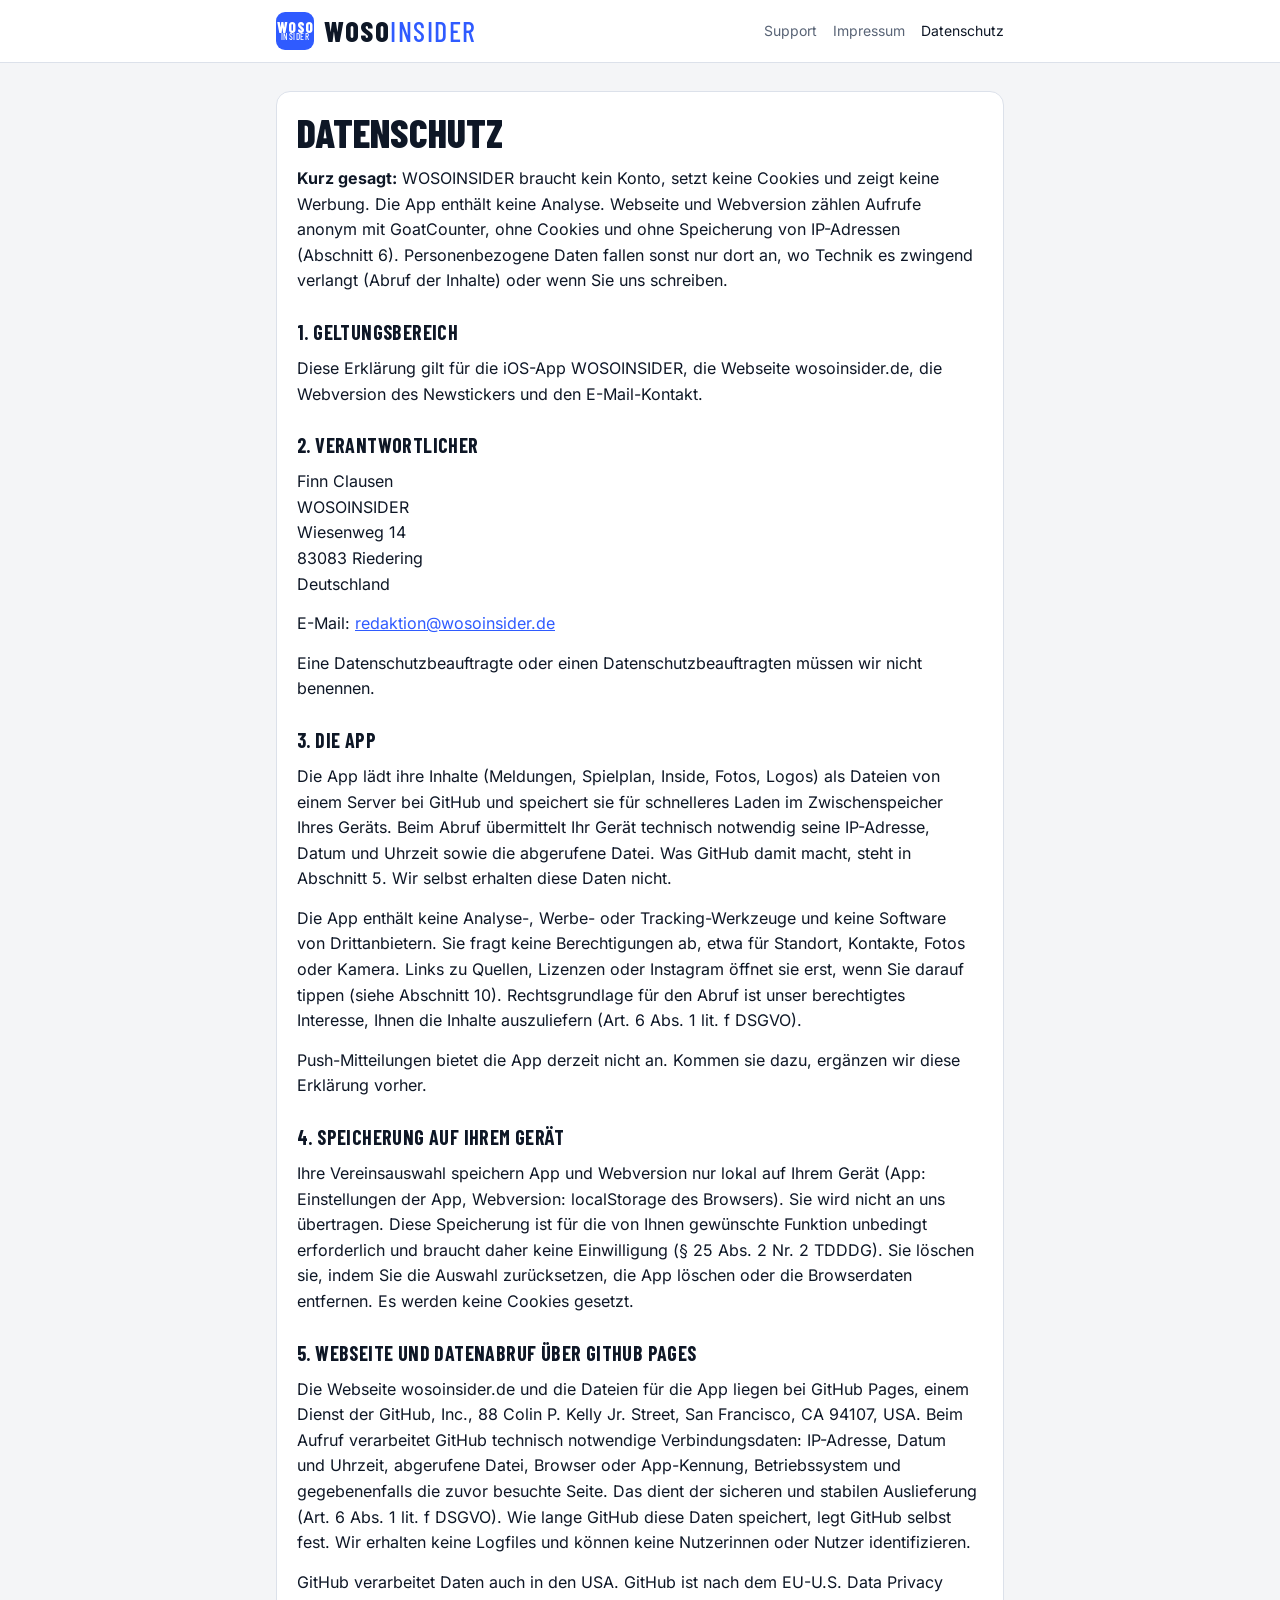
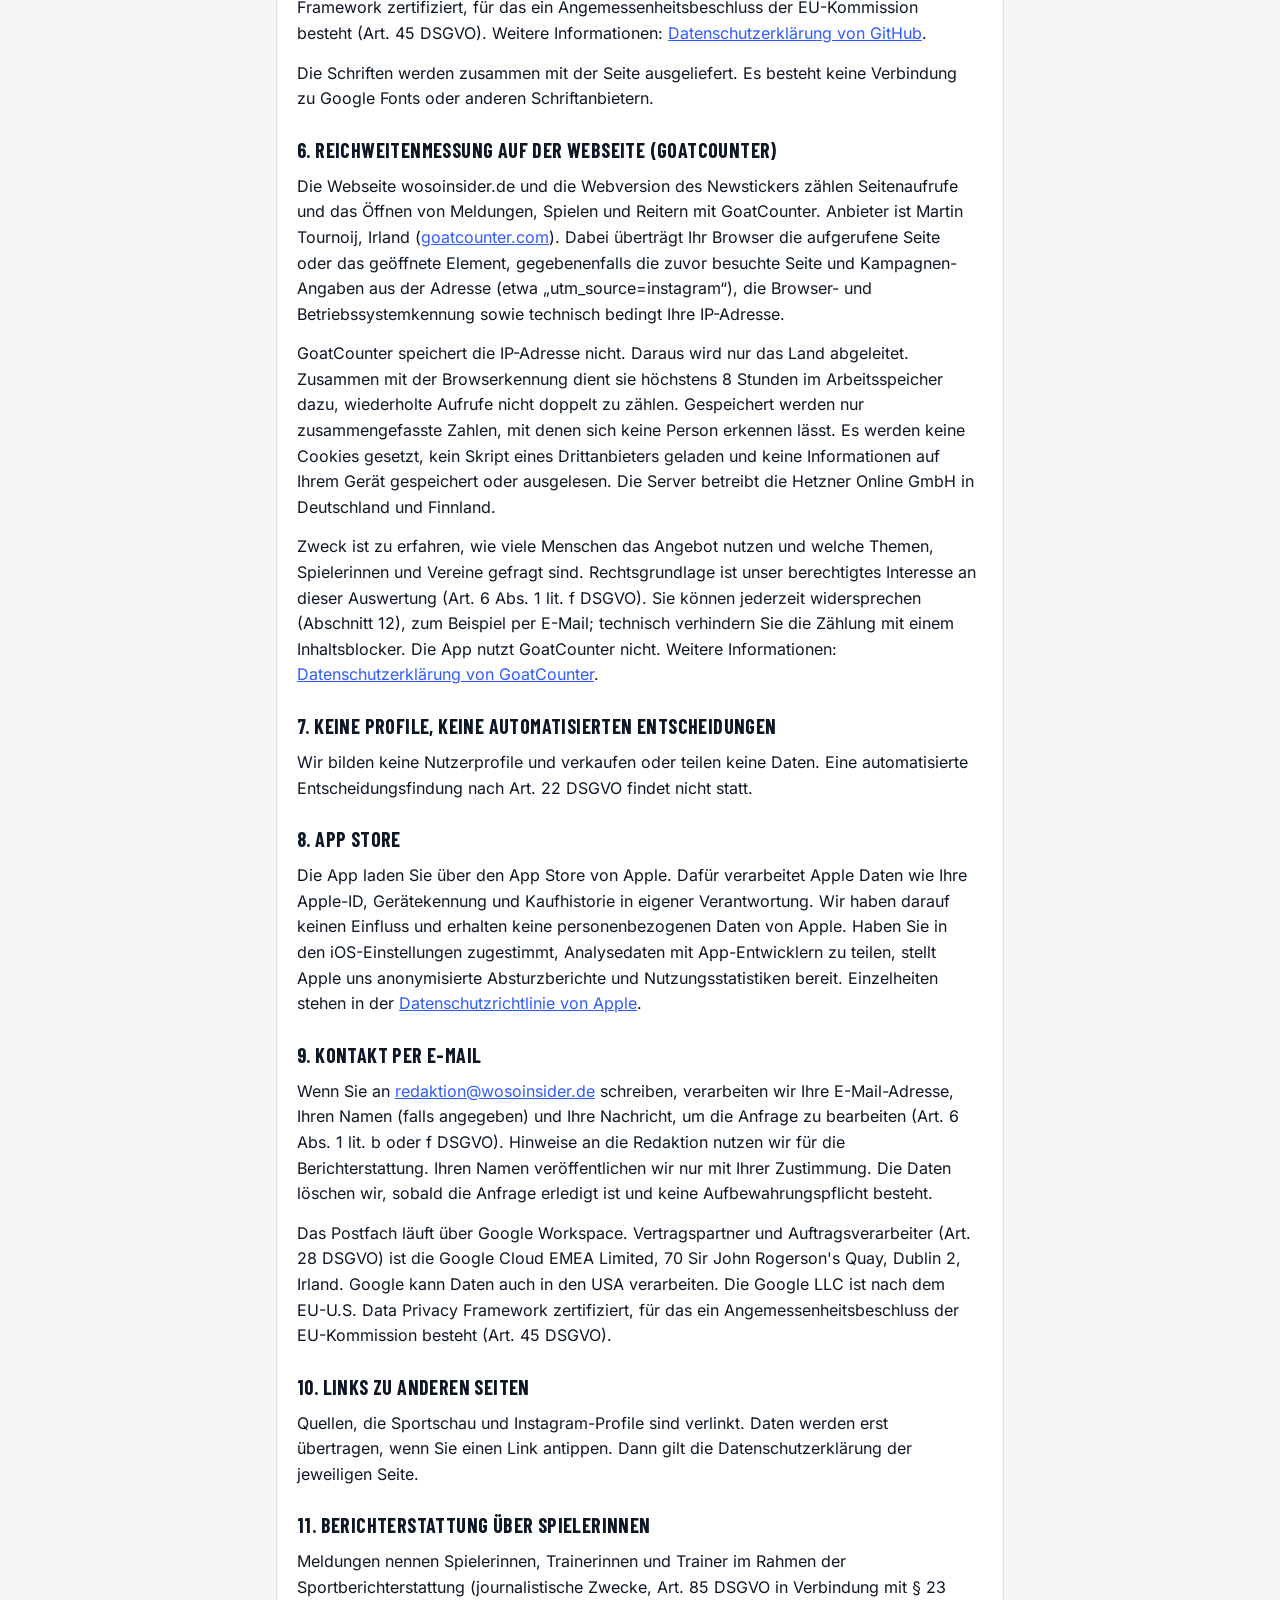
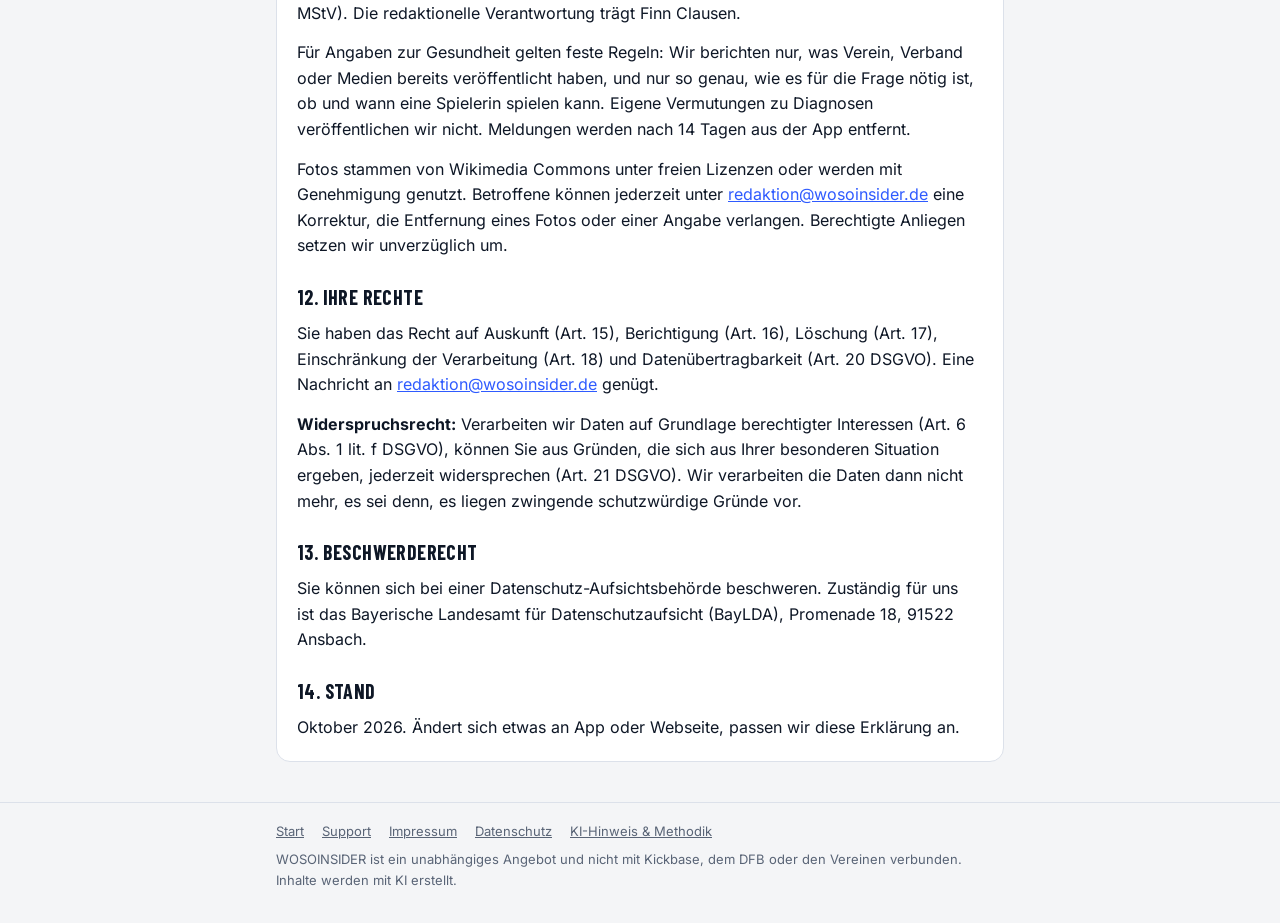
==== datenschutz/index.html @ 80e238e9 "Reichweitenmessung mit GoatCounter (Zählpixel, ohne Cookies) Co-Authored-By: Claude Opus 5.5 <norepl" ====
<!doctype html>
<html lang="de">
<head>
<meta charset="utf-8">
<meta name="viewport" content="width=device-width,initial-scale=1">
<title>Datenschutz · WOSOINSIDER</title>
<meta name="description" content="Datenschutzerklärung für App und Webseite WOSOINSIDER.">
<link rel="icon" href="/favicon.svg" type="image/svg+xml">
<link rel="apple-touch-icon" href="/apple-touch-icon.png">
<style>
@font-face{font-family:'Barlow Condensed';font-weight:500;font-display:swap;src:url(/fonts/barlow-condensed-500-latin-ext.woff2) format('woff2');unicode-range:U+0100-02BA,U+02BD-02C5,U+02C7-02CC,U+02CE-02D7,U+02DD-02FF,U+0304,U+0308,U+0329,U+1D00-1DBF,U+1E00-1E9F,U+1EF2-1EFF,U+2020,U+20A0-20AB,U+20AD-20C4,U+2113,U+2C60-2C7F,U+A720-A7FF}
@font-face{font-family:'Barlow Condensed';font-weight:500;font-display:swap;src:url(/fonts/barlow-condensed-500-latin.woff2) format('woff2');unicode-range:U+0000-00FF,U+0131,U+0152-0153,U+02BB-02BC,U+02C6,U+02DA,U+02DC,U+0304,U+0308,U+0329,U+2000-206F,U+20AC,U+2122,U+2191,U+2193,U+2212,U+2215,U+FEFF,U+FFFD}
@font-face{font-family:'Barlow Condensed';font-weight:700;font-display:swap;src:url(/fonts/barlow-condensed-latin-ext-2.woff2) format('woff2');unicode-range:U+0100-02BA,U+02BD-02C5,U+02C7-02CC,U+02CE-02D7,U+02DD-02FF,U+0304,U+0308,U+0329,U+1D00-1DBF,U+1E00-1E9F,U+1EF2-1EFF,U+2020,U+20A0-20AB,U+20AD-20C4,U+2113,U+2C60-2C7F,U+A720-A7FF}
@font-face{font-family:'Barlow Condensed';font-weight:700;font-display:swap;src:url(/fonts/barlow-condensed-latin-3.woff2) format('woff2');unicode-range:U+0000-00FF,U+0131,U+0152-0153,U+02BB-02BC,U+02C6,U+02DA,U+02DC,U+0304,U+0308,U+0329,U+2000-206F,U+20AC,U+2122,U+2191,U+2193,U+2212,U+2215,U+FEFF,U+FFFD}
@font-face{font-family:'Barlow Condensed';font-weight:800;font-display:swap;src:url(/fonts/barlow-condensed-latin-ext-4.woff2) format('woff2');unicode-range:U+0100-02BA,U+02BD-02C5,U+02C7-02CC,U+02CE-02D7,U+02DD-02FF,U+0304,U+0308,U+0329,U+1D00-1DBF,U+1E00-1E9F,U+1EF2-1EFF,U+2020,U+20A0-20AB,U+20AD-20C4,U+2113,U+2C60-2C7F,U+A720-A7FF}
@font-face{font-family:'Barlow Condensed';font-weight:800;font-display:swap;src:url(/fonts/barlow-condensed-latin-5.woff2) format('woff2');unicode-range:U+0000-00FF,U+0131,U+0152-0153,U+02BB-02BC,U+02C6,U+02DA,U+02DC,U+0304,U+0308,U+0329,U+2000-206F,U+20AC,U+2122,U+2191,U+2193,U+2212,U+2215,U+FEFF,U+FFFD}
@font-face{font-family:'Inter';font-weight:400 700;font-display:swap;src:url(/fonts/inter-latin-ext.woff2) format('woff2');unicode-range:U+0100-02BA,U+02BD-02C5,U+02C7-02CC,U+02CE-02D7,U+02DD-02FF,U+0304,U+0308,U+0329,U+1D00-1DBF,U+1E00-1E9F,U+1EF2-1EFF,U+2020,U+20A0-20AB,U+20AD-20C4,U+2113,U+2C60-2C7F,U+A720-A7FF}
@font-face{font-family:'Inter';font-weight:400 700;font-display:swap;src:url(/fonts/inter-latin.woff2) format('woff2');unicode-range:U+0000-00FF,U+0131,U+0152-0153,U+02BB-02BC,U+02C6,U+02DA,U+02DC,U+0304,U+0308,U+0329,U+2000-206F,U+20AC,U+2122,U+2191,U+2193,U+2212,U+2215,U+FEFF,U+FFFD}
:root{--bg:#F4F5F7;--card:#fff;--ink:#0E1726;--muted:#596476;--line:#DCE1EA;--soft:#EEF1F6;--accent:#2F5BFF;--brand:#2F5BFF;
--d:"Barlow Condensed","Arial Narrow",Arial,sans-serif;--b:"Inter",system-ui,-apple-system,"Segoe UI",sans-serif;color-scheme:light}
@media (prefers-color-scheme:dark){:root{--bg:#0E1726;--card:#16223A;--ink:#F4F5F7;--muted:#A9B4C6;--line:#2A3954;--soft:#1C2A45;--accent:#6E9BFF;color-scheme:dark}}
*{box-sizing:border-box}
body{margin:0;background:var(--bg);color:var(--ink);font:16px/1.6 var(--b)}
a{color:var(--accent)}
.wrap{max-width:760px;margin:0 auto;padding:0 16px}
header{background:var(--card);border-bottom:1px solid var(--line)}
header .wrap{display:flex;align-items:center;justify-content:space-between;gap:12px;padding-block:12px;flex-wrap:wrap}
.brand{display:flex;align-items:center;gap:10px;text-decoration:none;color:var(--ink);font-family:var(--d);text-transform:uppercase;line-height:.82}
.tile{width:38px;height:38px;border-radius:9px;background:var(--brand);color:#fff;display:flex;flex-direction:column;align-items:center;justify-content:center;flex:none}
.tile b{font-weight:800;font-size:15px;letter-spacing:.5px}.tile i{font-style:normal;font-weight:500;font-size:9px;letter-spacing:.5px}
.word{font-size:28px;letter-spacing:1.5px}.word b{font-weight:800}.word i{font-style:normal;font-weight:500;color:var(--accent)}
nav.top{display:flex;gap:16px;font-size:14px}nav.top a{color:var(--muted);text-decoration:none}nav.top a:hover,nav.top a[aria-current]{color:var(--ink)}
main.wrap{padding-block:28px 40px}
.hero{display:grid;gap:14px;padding:8px 0 20px}
.kicker{font:600 12px var(--b);letter-spacing:.1em;text-transform:uppercase;color:var(--muted)}
.hero h1{font-family:var(--d);font-weight:800;font-size:clamp(40px,9vw,64px);line-height:.95;margin:0;text-transform:uppercase;text-wrap:balance}
.hero h1 span{color:var(--accent)}
.lead{font-size:18px;max-width:58ch;margin:0}
.store{display:inline-flex;align-items:center;gap:10px;justify-self:start;background:var(--ink);color:var(--bg);border-radius:12px;padding:10px 16px;text-decoration:none;font-weight:600}
.store small{display:block;font-weight:400;font-size:12px;opacity:.75}
.store.soon{background:transparent;color:var(--ink);border:1.5px dashed var(--line)}
.feat{display:grid;gap:12px;margin:8px 0 24px}
@media (min-width:640px){.feat{grid-template-columns:repeat(3,1fr)}}
.card{background:var(--card);border:1px solid var(--line);border-radius:14px;padding:16px;display:grid;gap:6px;align-content:start}
.card h2{font-family:var(--d);font-weight:700;font-size:22px;text-transform:uppercase;letter-spacing:.02em;margin:0}
.card p{margin:0;font-size:15px;color:var(--muted)}
.note{font-size:14px;color:var(--muted);max-width:65ch}
.doc{background:var(--card);border:1px solid var(--line);border-radius:14px;padding:20px;display:grid;gap:14px}
.doc h1{font-family:var(--d);font-weight:800;font-size:40px;line-height:1;margin:0;text-transform:uppercase}
.doc h2{font-family:var(--d);font-weight:700;font-size:20px;letter-spacing:.02em;text-transform:uppercase;margin:8px 0 -6px}
.doc p,.doc ul{margin:0;max-width:68ch}.doc ul{padding-left:20px;display:grid;gap:4px}
.doc address{font-style:normal}
.mailbox{display:flex;flex-wrap:wrap;align-items:center;gap:10px 16px;background:var(--soft);border-radius:12px;padding:14px 16px}
.mailbox a{font-weight:600;font-size:18px;overflow-wrap:anywhere}
details{border-top:1px solid var(--line);padding:10px 0}details:last-of-type{border-bottom:1px solid var(--line)}
summary{cursor:pointer;font-weight:600}details p{margin:8px 0 0}
footer{border-top:1px solid var(--line);color:var(--muted);font-size:13px}
footer .wrap{display:grid;gap:8px;padding-block:18px 32px}
footer nav{display:flex;flex-wrap:wrap;gap:4px 18px}footer nav a{color:var(--muted)}
:focus-visible{outline:2px solid var(--accent);outline-offset:2px}
</style>
<script>
// Reichweitenmessung mit GoatCounter (ohne Cookies, ohne Skript von Dritten, ohne Gerätespeicher).
// Sendet nur Pfad, Titel, Referrer und Kampagnen-Parameter (z. B. ?utm_source=instagram) als Zählpixel.
// Zählt nur auf wosoinsider.de, nicht im Artifact, lokal oder in Vorschauen.
(function () {
  var GC = "https://wosoinsider.goatcounter.com/count";
  if (!/(^|\.)wosoinsider\.de$/.test(location.hostname)) { window.wiZaehl = function () {}; return; }
  function z(p, t, ev) {
    var q = "p=" + encodeURIComponent(p);
    if (t) q += "&t=" + encodeURIComponent(t);
    if (ev) q += "&e=true";
    else {
      if (document.referrer) q += "&r=" + encodeURIComponent(document.referrer);
      if (location.search) q += "&q=" + encodeURIComponent(location.search);
    }
    q += "&rnd=" + Math.random().toString(36).slice(2);
    try { new Image().src = GC + "?" + q; } catch (e) {}
  }
  window.wiZaehl = z;
  function seite() { z(location.pathname, document.title, false); }
  document.readyState === "loading" ? document.addEventListener("DOMContentLoaded", seite) : seite();
})();
</script>
</head>
<body>
<header><div class="wrap"><a class="brand" href="/" aria-label="WOSOINSIDER Startseite"><span class="tile" aria-hidden="true"><b>WOSO</b><i>INSIDER</i></span><span class="word" aria-hidden="true"><b>WOSO</b><i>INSIDER</i></span></a><nav class="top" aria-label="Hauptmenü"><a href="/support/">Support</a><a href="/impressum/">Impressum</a><a href="/datenschutz/" aria-current="page">Datenschutz</a></nav></div></header>
<main class="wrap">
<article class="doc">
      <h1>Datenschutz</h1>
      <p><b>Kurz gesagt:</b> WOSOINSIDER braucht kein Konto, setzt keine Cookies und zeigt keine Werbung. Die App enthält keine Analyse. Webseite und Webversion zählen Aufrufe anonym mit GoatCounter, ohne Cookies und ohne Speicherung von IP-Adressen (Abschnitt 6). Personenbezogene Daten fallen sonst nur dort an, wo Technik es zwingend verlangt (Abruf der Inhalte) oder wenn Sie uns schreiben.</p>
      <h2>1. Geltungsbereich</h2>
      <p>Diese Erklärung gilt für die iOS-App WOSOINSIDER, die Webseite wosoinsider.de, die Webversion des Newstickers und den E-Mail-Kontakt.</p>
      <h2>2. Verantwortlicher</h2>
      <address>Finn Clausen<br>WOSOINSIDER<br>Wiesenweg 14<br>83083 Riedering<br>Deutschland</address>
      <p>E-Mail: <a href="mailto:redaktion@wosoinsider.de">redaktion@wosoinsider.de</a></p>
      <p>Eine Datenschutzbeauftragte oder einen Datenschutzbeauftragten müssen wir nicht benennen.</p>
      <h2>3. Die App</h2>
      <p>Die App lädt ihre Inhalte (Meldungen, Spielplan, Inside, Fotos, Logos) als Dateien von einem Server bei GitHub und speichert sie für schnelleres Laden im Zwischenspeicher Ihres Geräts. Beim Abruf übermittelt Ihr Gerät technisch notwendig seine IP-Adresse, Datum und Uhrzeit sowie die abgerufene Datei. Was GitHub damit macht, steht in Abschnitt 5. Wir selbst erhalten diese Daten nicht.</p>
      <p>Die App enthält keine Analyse-, Werbe- oder Tracking-Werkzeuge und keine Software von Drittanbietern. Sie fragt keine Berechtigungen ab, etwa für Standort, Kontakte, Fotos oder Kamera. Links zu Quellen, Lizenzen oder Instagram öffnet sie erst, wenn Sie darauf tippen (siehe Abschnitt 10). Rechtsgrundlage für den Abruf ist unser berechtigtes Interesse, Ihnen die Inhalte auszuliefern (Art. 6 Abs. 1 lit. f DSGVO).</p>
      <p>Push-Mitteilungen bietet die App derzeit nicht an. Kommen sie dazu, ergänzen wir diese Erklärung vorher.</p>
      <h2>4. Speicherung auf Ihrem Gerät</h2>
      <p>Ihre Vereinsauswahl speichern App und Webversion nur lokal auf Ihrem Gerät (App: Einstellungen der App, Webversion: localStorage des Browsers). Sie wird nicht an uns übertragen. Diese Speicherung ist für die von Ihnen gewünschte Funktion unbedingt erforderlich und braucht daher keine Einwilligung (§ 25 Abs. 2 Nr. 2 TDDDG). Sie löschen sie, indem Sie die Auswahl zurücksetzen, die App löschen oder die Browserdaten entfernen. Es werden keine Cookies gesetzt.</p>
      <h2>5. Webseite und Datenabruf über GitHub Pages</h2>
      <p>Die Webseite wosoinsider.de und die Dateien für die App liegen bei GitHub Pages, einem Dienst der GitHub, Inc., 88 Colin P. Kelly Jr. Street, San Francisco, CA 94107, USA. Beim Aufruf verarbeitet GitHub technisch notwendige Verbindungsdaten: IP-Adresse, Datum und Uhrzeit, abgerufene Datei, Browser oder App-Kennung, Betriebssystem und gegebenenfalls die zuvor besuchte Seite. Das dient der sicheren und stabilen Auslieferung (Art. 6 Abs. 1 lit. f DSGVO). Wie lange GitHub diese Daten speichert, legt GitHub selbst fest. Wir erhalten keine Logfiles und können keine Nutzerinnen oder Nutzer identifizieren.</p>
      <p>GitHub verarbeitet Daten auch in den USA. GitHub ist nach dem EU-U.S. Data Privacy Framework zertifiziert, für das ein Angemessenheitsbeschluss der EU-Kommission besteht (Art. 45 DSGVO). Weitere Informationen: <a href="https://docs.github.com/en/site-policy/privacy-policies/github-privacy-statement">Datenschutzerklärung von GitHub</a>.</p>
      <p>Die Schriften werden zusammen mit der Seite ausgeliefert. Es besteht keine Verbindung zu Google Fonts oder anderen Schriftanbietern.</p>
      <h2>6. Reichweitenmessung auf der Webseite (GoatCounter)</h2>
      <p>Die Webseite wosoinsider.de und die Webversion des Newstickers zählen Seitenaufrufe und das Öffnen von Meldungen, Spielen und Reitern mit GoatCounter. Anbieter ist Martin Tournoij, Irland (<a href="https://www.goatcounter.com">goatcounter.com</a>). Dabei überträgt Ihr Browser die aufgerufene Seite oder das geöffnete Element, gegebenenfalls die zuvor besuchte Seite und Kampagnen-Angaben aus der Adresse (etwa „utm_source=instagram“), die Browser- und Betriebssystemkennung sowie technisch bedingt Ihre IP-Adresse.</p>
      <p>GoatCounter speichert die IP-Adresse nicht. Daraus wird nur das Land abgeleitet. Zusammen mit der Browserkennung dient sie höchstens 8 Stunden im Arbeitsspeicher dazu, wiederholte Aufrufe nicht doppelt zu zählen. Gespeichert werden nur zusammengefasste Zahlen, mit denen sich keine Person erkennen lässt. Es werden keine Cookies gesetzt, kein Skript eines Drittanbieters geladen und keine Informationen auf Ihrem Gerät gespeichert oder ausgelesen. Die Server betreibt die Hetzner Online GmbH in Deutschland und Finnland.</p>
      <p>Zweck ist zu erfahren, wie viele Menschen das Angebot nutzen und welche Themen, Spielerinnen und Vereine gefragt sind. Rechtsgrundlage ist unser berechtigtes Interesse an dieser Auswertung (Art. 6 Abs. 1 lit. f DSGVO). Sie können jederzeit widersprechen (Abschnitt 12), zum Beispiel per E-Mail; technisch verhindern Sie die Zählung mit einem Inhaltsblocker. Die App nutzt GoatCounter nicht. Weitere Informationen: <a href="https://www.goatcounter.com/help/privacy">Datenschutzerklärung von GoatCounter</a>.</p>
      <h2>7. Keine Profile, keine automatisierten Entscheidungen</h2>
      <p>Wir bilden keine Nutzerprofile und verkaufen oder teilen keine Daten. Eine automatisierte Entscheidungsfindung nach Art. 22 DSGVO findet nicht statt.</p>
      <h2>8. App Store</h2>
      <p>Die App laden Sie über den App Store von Apple. Dafür verarbeitet Apple Daten wie Ihre Apple-ID, Gerätekennung und Kaufhistorie in eigener Verantwortung. Wir haben darauf keinen Einfluss und erhalten keine personenbezogenen Daten von Apple. Haben Sie in den iOS-Einstellungen zugestimmt, Analysedaten mit App-Entwicklern zu teilen, stellt Apple uns anonymisierte Absturzberichte und Nutzungsstatistiken bereit. Einzelheiten stehen in der <a href="https://www.apple.com/de/legal/privacy/">Datenschutzrichtlinie von Apple</a>.</p>
      <h2>9. Kontakt per E-Mail</h2>
      <p>Wenn Sie an <a href="mailto:redaktion@wosoinsider.de">redaktion@wosoinsider.de</a> schreiben, verarbeiten wir Ihre E-Mail-Adresse, Ihren Namen (falls angegeben) und Ihre Nachricht, um die Anfrage zu bearbeiten (Art. 6 Abs. 1 lit. b oder f DSGVO). Hinweise an die Redaktion nutzen wir für die Berichterstattung. Ihren Namen veröffentlichen wir nur mit Ihrer Zustimmung. Die Daten löschen wir, sobald die Anfrage erledigt ist und keine Aufbewahrungspflicht besteht.</p>
      <p>Das Postfach läuft über Google Workspace. Vertragspartner und Auftragsverarbeiter (Art. 28 DSGVO) ist die Google Cloud EMEA Limited, 70 Sir John Rogerson's Quay, Dublin 2, Irland. Google kann Daten auch in den USA verarbeiten. Die Google LLC ist nach dem EU-U.S. Data Privacy Framework zertifiziert, für das ein Angemessenheitsbeschluss der EU-Kommission besteht (Art. 45 DSGVO).</p>
      <h2>10. Links zu anderen Seiten</h2>
      <p>Quellen, die Sportschau und Instagram-Profile sind verlinkt. Daten werden erst übertragen, wenn Sie einen Link antippen. Dann gilt die Datenschutzerklärung der jeweiligen Seite.</p>
      <h2>11. Berichterstattung über Spielerinnen</h2>
      <p>Meldungen nennen Spielerinnen, Trainerinnen und Trainer im Rahmen der Sportberichterstattung (journalistische Zwecke, Art. 85 DSGVO in Verbindung mit § 23 MStV). Die redaktionelle Verantwortung trägt Finn Clausen.</p>
      <p>Für Angaben zur Gesundheit gelten feste Regeln: Wir berichten nur, was Verein, Verband oder Medien bereits veröffentlicht haben, und nur so genau, wie es für die Frage nötig ist, ob und wann eine Spielerin spielen kann. Eigene Vermutungen zu Diagnosen veröffentlichen wir nicht. Meldungen werden nach 14 Tagen aus der App entfernt.</p>
      <p>Fotos stammen von Wikimedia Commons unter freien Lizenzen oder werden mit Genehmigung genutzt. Betroffene können jederzeit unter <a href="mailto:redaktion@wosoinsider.de">redaktion@wosoinsider.de</a> eine Korrektur, die Entfernung eines Fotos oder einer Angabe verlangen. Berechtigte Anliegen setzen wir unverzüglich um.</p>
      <h2>12. Ihre Rechte</h2>
      <p>Sie haben das Recht auf Auskunft (Art. 15), Berichtigung (Art. 16), Löschung (Art. 17), Einschränkung der Verarbeitung (Art. 18) und Datenübertragbarkeit (Art. 20 DSGVO). Eine Nachricht an <a href="mailto:redaktion@wosoinsider.de">redaktion@wosoinsider.de</a> genügt.</p>
      <p><b>Widerspruchsrecht:</b> Verarbeiten wir Daten auf Grundlage berechtigter Interessen (Art. 6 Abs. 1 lit. f DSGVO), können Sie aus Gründen, die sich aus Ihrer besonderen Situation ergeben, jederzeit widersprechen (Art. 21 DSGVO). Wir verarbeiten die Daten dann nicht mehr, es sei denn, es liegen zwingende schutzwürdige Gründe vor.</p>
      <h2>13. Beschwerderecht</h2>
      <p>Sie können sich bei einer Datenschutz-Aufsichtsbehörde beschweren. Zuständig für uns ist das Bayerische Landesamt für Datenschutzaufsicht (BayLDA), Promenade 18, 91522 Ansbach.</p>
      <h2>14. Stand</h2>
      <p>Oktober 2026. Ändert sich etwas an App oder Webseite, passen wir diese Erklärung an.</p>
</article>
</main>
<footer><div class="wrap"><nav aria-label="Rechtliches"><a href="/">Start</a><a href="/support/">Support</a><a href="/impressum/">Impressum</a><a href="/datenschutz/">Datenschutz</a><a href="/ki-hinweis/">KI-Hinweis &amp; Methodik</a></nav>
<span>WOSOINSIDER ist ein unabhängiges Angebot und nicht mit Kickbase, dem DFB oder den Vereinen verbunden. Inhalte werden mit KI erstellt.</span></div></footer>
</body>
</html>
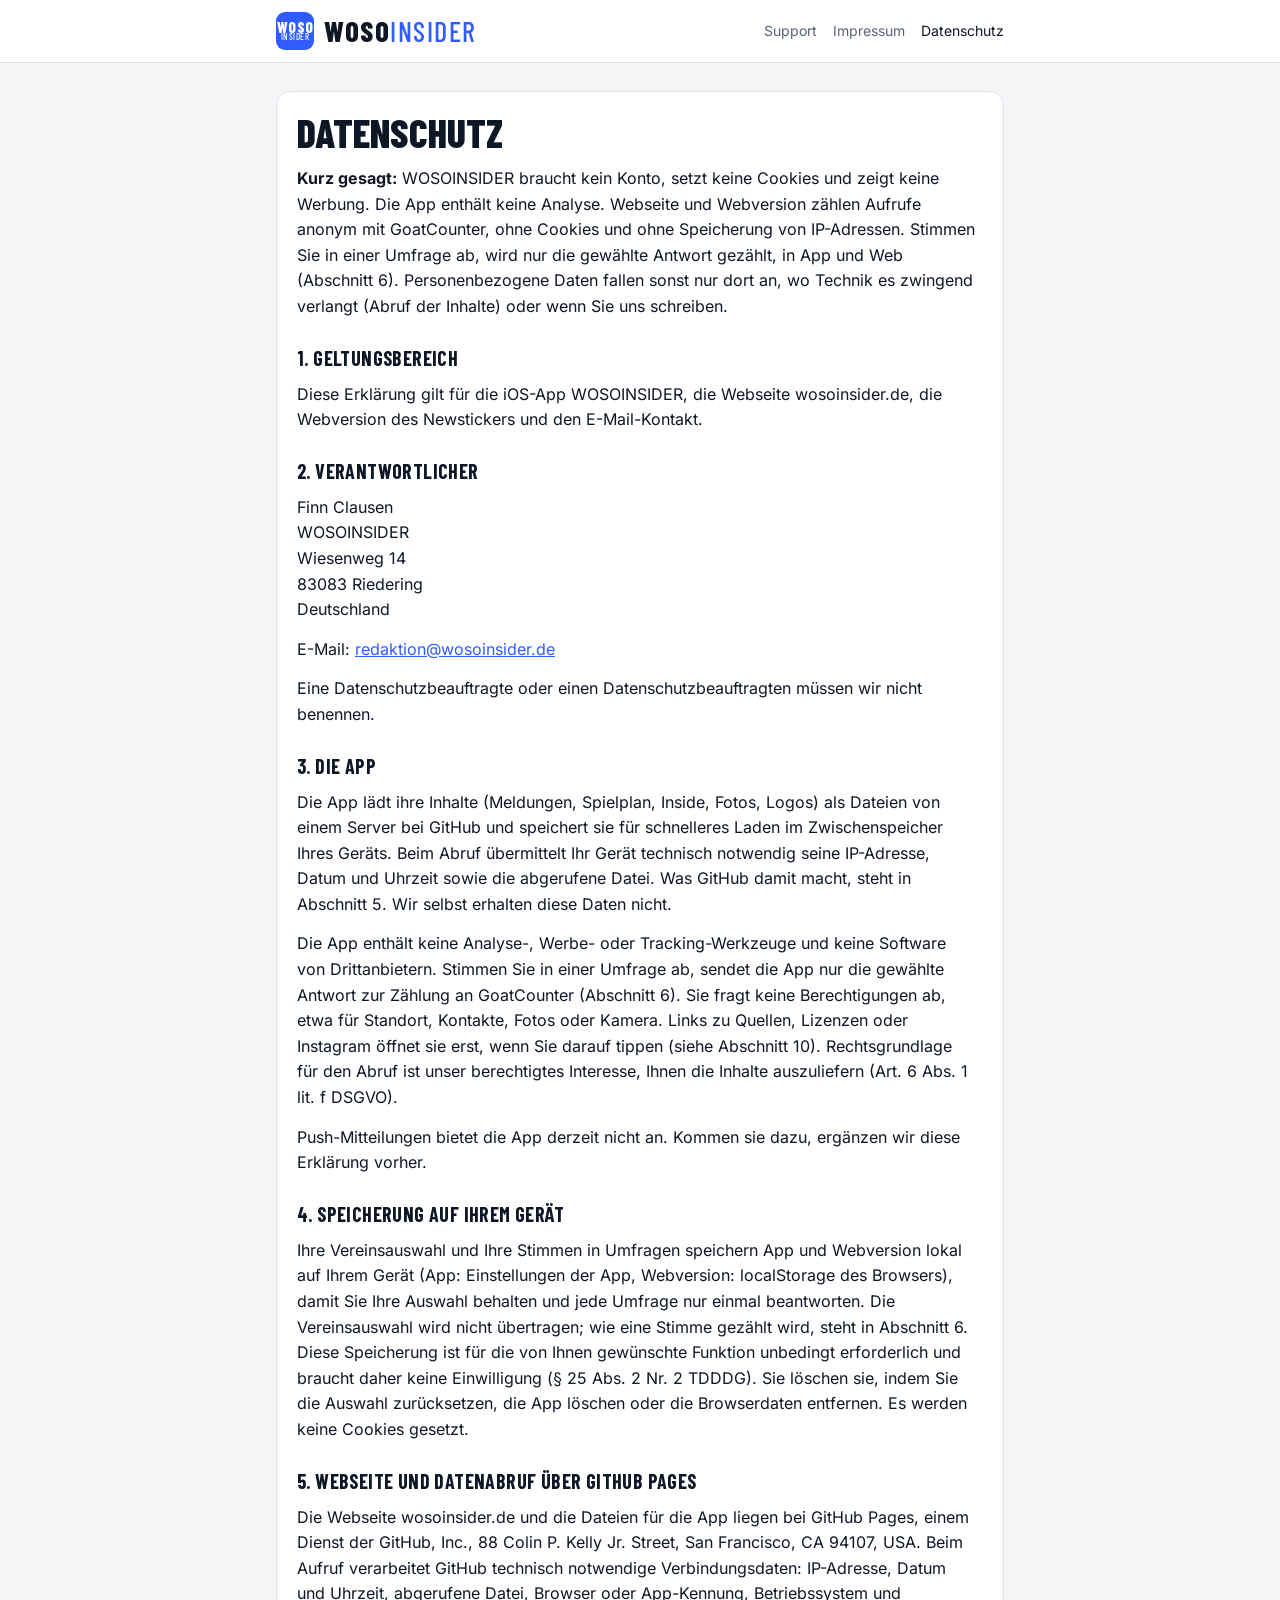
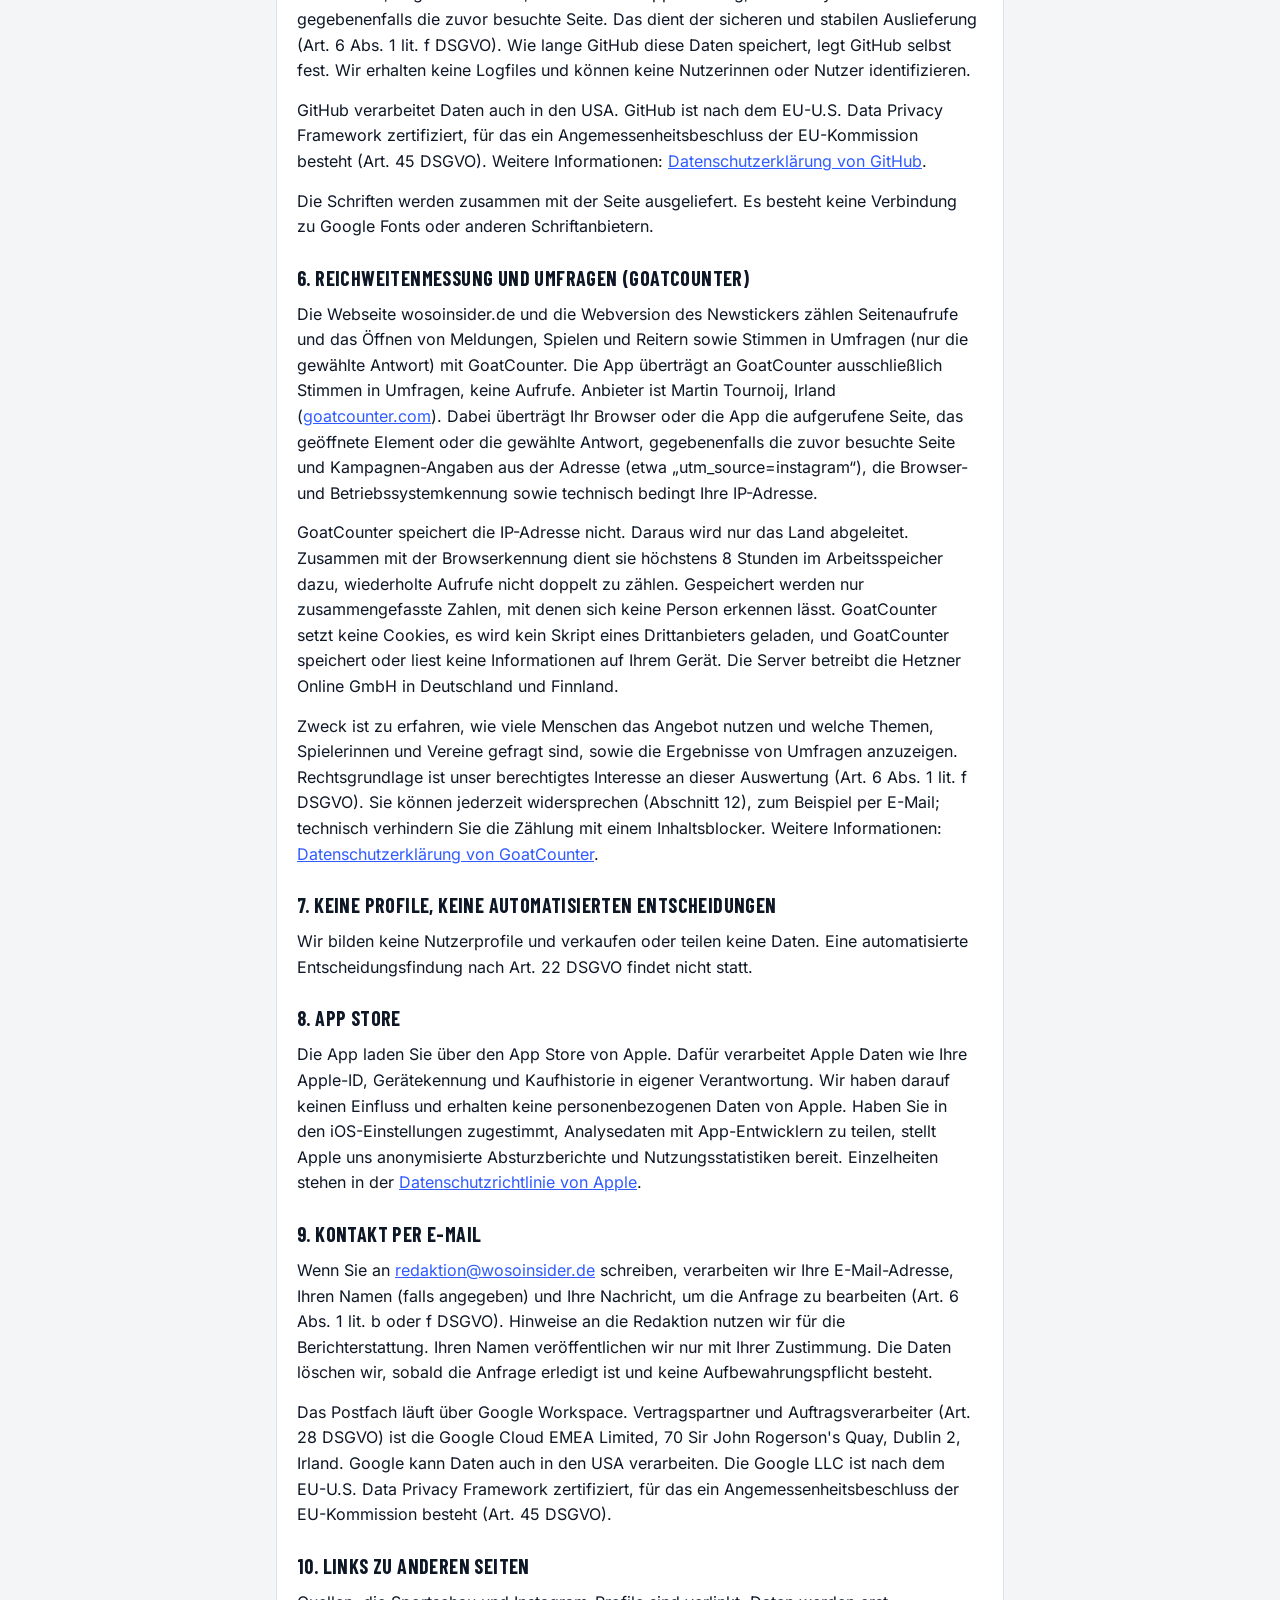
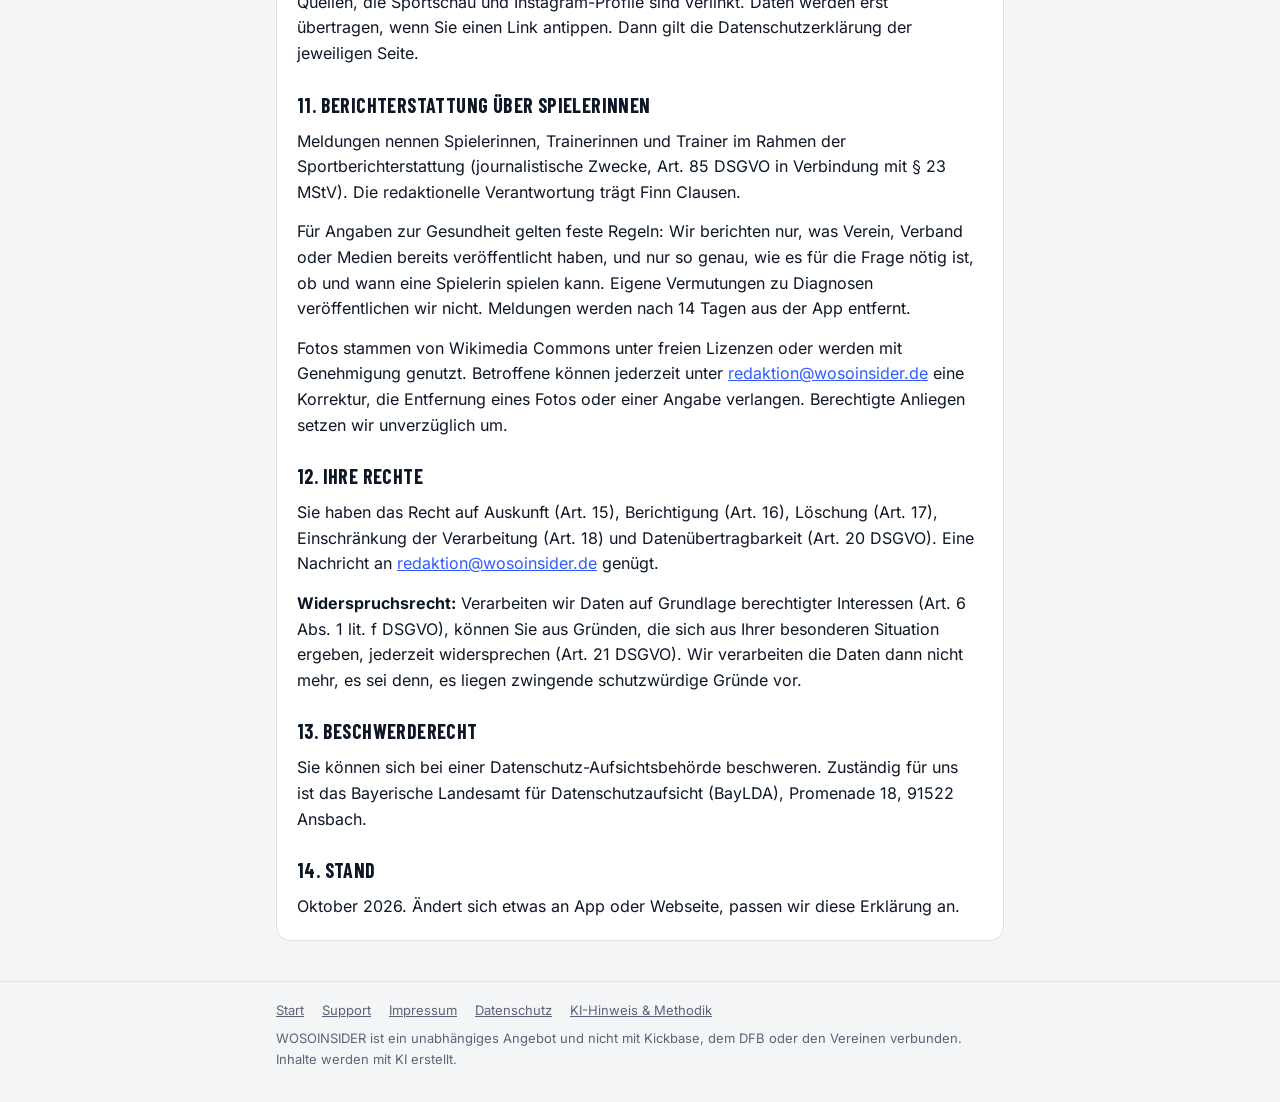
==== commit 25c429df: "Umfragen live im Ticker, Datenschutz um Umfragen ergänzt, Bildnachweis Vereinsportraits Co-Authored-" ====
--- a/datenschutz/index.html
+++ b/datenschutz/index.html
@@ -66,7 +66,10 @@
 (function () {
   var GC = "https://wosoinsider.goatcounter.com/count";
   if (!/(^|\.)wosoinsider\.de$/.test(location.hostname)) { window.wiZaehl = function () {}; return; }
+  // Eigene Aufrufe über ein Lesezeichen mit ?intern: werden getrennt unter intern/... gezählt.
+  var INTERN = /[?&]intern(=|&|$)/.test(location.search);
   function z(p, t, ev) {
+    if (INTERN) { p = "intern/" + String(p).replace(/^\//, ""); t = "[intern] " + (t || ""); ev = true; }
     var q = "p=" + encodeURIComponent(p);
     if (t) q += "&t=" + encodeURIComponent(t);
     if (ev) q += "&e=true";
@@ -88,7 +91,7 @@
 <main class="wrap">
 <article class="doc">
       <h1>Datenschutz</h1>
-      <p><b>Kurz gesagt:</b> WOSOINSIDER braucht kein Konto, setzt keine Cookies und zeigt keine Werbung. Die App enthält keine Analyse. Webseite und Webversion zählen Aufrufe anonym mit GoatCounter, ohne Cookies und ohne Speicherung von IP-Adressen (Abschnitt 6). Personenbezogene Daten fallen sonst nur dort an, wo Technik es zwingend verlangt (Abruf der Inhalte) oder wenn Sie uns schreiben.</p>
+      <p><b>Kurz gesagt:</b> WOSOINSIDER braucht kein Konto, setzt keine Cookies und zeigt keine Werbung. Die App enthält keine Analyse. Webseite und Webversion zählen Aufrufe anonym mit GoatCounter, ohne Cookies und ohne Speicherung von IP-Adressen. Stimmen Sie in einer Umfrage ab, wird nur die gewählte Antwort gezählt, in App und Web (Abschnitt 6). Personenbezogene Daten fallen sonst nur dort an, wo Technik es zwingend verlangt (Abruf der Inhalte) oder wenn Sie uns schreiben.</p>
       <h2>1. Geltungsbereich</h2>
       <p>Diese Erklärung gilt für die iOS-App WOSOINSIDER, die Webseite wosoinsider.de, die Webversion des Newstickers und den E-Mail-Kontakt.</p>
       <h2>2. Verantwortlicher</h2>
@@ -97,18 +100,18 @@
       <p>Eine Datenschutzbeauftragte oder einen Datenschutzbeauftragten müssen wir nicht benennen.</p>
       <h2>3. Die App</h2>
       <p>Die App lädt ihre Inhalte (Meldungen, Spielplan, Inside, Fotos, Logos) als Dateien von einem Server bei GitHub und speichert sie für schnelleres Laden im Zwischenspeicher Ihres Geräts. Beim Abruf übermittelt Ihr Gerät technisch notwendig seine IP-Adresse, Datum und Uhrzeit sowie die abgerufene Datei. Was GitHub damit macht, steht in Abschnitt 5. Wir selbst erhalten diese Daten nicht.</p>
-      <p>Die App enthält keine Analyse-, Werbe- oder Tracking-Werkzeuge und keine Software von Drittanbietern. Sie fragt keine Berechtigungen ab, etwa für Standort, Kontakte, Fotos oder Kamera. Links zu Quellen, Lizenzen oder Instagram öffnet sie erst, wenn Sie darauf tippen (siehe Abschnitt 10). Rechtsgrundlage für den Abruf ist unser berechtigtes Interesse, Ihnen die Inhalte auszuliefern (Art. 6 Abs. 1 lit. f DSGVO).</p>
+      <p>Die App enthält keine Analyse-, Werbe- oder Tracking-Werkzeuge und keine Software von Drittanbietern. Stimmen Sie in einer Umfrage ab, sendet die App nur die gewählte Antwort zur Zählung an GoatCounter (Abschnitt 6). Sie fragt keine Berechtigungen ab, etwa für Standort, Kontakte, Fotos oder Kamera. Links zu Quellen, Lizenzen oder Instagram öffnet sie erst, wenn Sie darauf tippen (siehe Abschnitt 10). Rechtsgrundlage für den Abruf ist unser berechtigtes Interesse, Ihnen die Inhalte auszuliefern (Art. 6 Abs. 1 lit. f DSGVO).</p>
       <p>Push-Mitteilungen bietet die App derzeit nicht an. Kommen sie dazu, ergänzen wir diese Erklärung vorher.</p>
       <h2>4. Speicherung auf Ihrem Gerät</h2>
-      <p>Ihre Vereinsauswahl speichern App und Webversion nur lokal auf Ihrem Gerät (App: Einstellungen der App, Webversion: localStorage des Browsers). Sie wird nicht an uns übertragen. Diese Speicherung ist für die von Ihnen gewünschte Funktion unbedingt erforderlich und braucht daher keine Einwilligung (§ 25 Abs. 2 Nr. 2 TDDDG). Sie löschen sie, indem Sie die Auswahl zurücksetzen, die App löschen oder die Browserdaten entfernen. Es werden keine Cookies gesetzt.</p>
+      <p>Ihre Vereinsauswahl und Ihre Stimmen in Umfragen speichern App und Webversion lokal auf Ihrem Gerät (App: Einstellungen der App, Webversion: localStorage des Browsers), damit Sie Ihre Auswahl behalten und jede Umfrage nur einmal beantworten. Die Vereinsauswahl wird nicht übertragen; wie eine Stimme gezählt wird, steht in Abschnitt 6. Diese Speicherung ist für die von Ihnen gewünschte Funktion unbedingt erforderlich und braucht daher keine Einwilligung (§ 25 Abs. 2 Nr. 2 TDDDG). Sie löschen sie, indem Sie die Auswahl zurücksetzen, die App löschen oder die Browserdaten entfernen. Es werden keine Cookies gesetzt.</p>
       <h2>5. Webseite und Datenabruf über GitHub Pages</h2>
       <p>Die Webseite wosoinsider.de und die Dateien für die App liegen bei GitHub Pages, einem Dienst der GitHub, Inc., 88 Colin P. Kelly Jr. Street, San Francisco, CA 94107, USA. Beim Aufruf verarbeitet GitHub technisch notwendige Verbindungsdaten: IP-Adresse, Datum und Uhrzeit, abgerufene Datei, Browser oder App-Kennung, Betriebssystem und gegebenenfalls die zuvor besuchte Seite. Das dient der sicheren und stabilen Auslieferung (Art. 6 Abs. 1 lit. f DSGVO). Wie lange GitHub diese Daten speichert, legt GitHub selbst fest. Wir erhalten keine Logfiles und können keine Nutzerinnen oder Nutzer identifizieren.</p>
       <p>GitHub verarbeitet Daten auch in den USA. GitHub ist nach dem EU-U.S. Data Privacy Framework zertifiziert, für das ein Angemessenheitsbeschluss der EU-Kommission besteht (Art. 45 DSGVO). Weitere Informationen: <a href="https://docs.github.com/en/site-policy/privacy-policies/github-privacy-statement">Datenschutzerklärung von GitHub</a>.</p>
       <p>Die Schriften werden zusammen mit der Seite ausgeliefert. Es besteht keine Verbindung zu Google Fonts oder anderen Schriftanbietern.</p>
-      <h2>6. Reichweitenmessung auf der Webseite (GoatCounter)</h2>
-      <p>Die Webseite wosoinsider.de und die Webversion des Newstickers zählen Seitenaufrufe und das Öffnen von Meldungen, Spielen und Reitern mit GoatCounter. Anbieter ist Martin Tournoij, Irland (<a href="https://www.goatcounter.com">goatcounter.com</a>). Dabei überträgt Ihr Browser die aufgerufene Seite oder das geöffnete Element, gegebenenfalls die zuvor besuchte Seite und Kampagnen-Angaben aus der Adresse (etwa „utm_source=instagram“), die Browser- und Betriebssystemkennung sowie technisch bedingt Ihre IP-Adresse.</p>
-      <p>GoatCounter speichert die IP-Adresse nicht. Daraus wird nur das Land abgeleitet. Zusammen mit der Browserkennung dient sie höchstens 8 Stunden im Arbeitsspeicher dazu, wiederholte Aufrufe nicht doppelt zu zählen. Gespeichert werden nur zusammengefasste Zahlen, mit denen sich keine Person erkennen lässt. Es werden keine Cookies gesetzt, kein Skript eines Drittanbieters geladen und keine Informationen auf Ihrem Gerät gespeichert oder ausgelesen. Die Server betreibt die Hetzner Online GmbH in Deutschland und Finnland.</p>
-      <p>Zweck ist zu erfahren, wie viele Menschen das Angebot nutzen und welche Themen, Spielerinnen und Vereine gefragt sind. Rechtsgrundlage ist unser berechtigtes Interesse an dieser Auswertung (Art. 6 Abs. 1 lit. f DSGVO). Sie können jederzeit widersprechen (Abschnitt 12), zum Beispiel per E-Mail; technisch verhindern Sie die Zählung mit einem Inhaltsblocker. Die App nutzt GoatCounter nicht. Weitere Informationen: <a href="https://www.goatcounter.com/help/privacy">Datenschutzerklärung von GoatCounter</a>.</p>
+      <h2>6. Reichweitenmessung und Umfragen (GoatCounter)</h2>
+      <p>Die Webseite wosoinsider.de und die Webversion des Newstickers zählen Seitenaufrufe und das Öffnen von Meldungen, Spielen und Reitern sowie Stimmen in Umfragen (nur die gewählte Antwort) mit GoatCounter. Die App überträgt an GoatCounter ausschließlich Stimmen in Umfragen, keine Aufrufe. Anbieter ist Martin Tournoij, Irland (<a href="https://www.goatcounter.com">goatcounter.com</a>). Dabei überträgt Ihr Browser oder die App die aufgerufene Seite, das geöffnete Element oder die gewählte Antwort, gegebenenfalls die zuvor besuchte Seite und Kampagnen-Angaben aus der Adresse (etwa „utm_source=instagram“), die Browser- und Betriebssystemkennung sowie technisch bedingt Ihre IP-Adresse.</p>
+      <p>GoatCounter speichert die IP-Adresse nicht. Daraus wird nur das Land abgeleitet. Zusammen mit der Browserkennung dient sie höchstens 8 Stunden im Arbeitsspeicher dazu, wiederholte Aufrufe nicht doppelt zu zählen. Gespeichert werden nur zusammengefasste Zahlen, mit denen sich keine Person erkennen lässt. GoatCounter setzt keine Cookies, es wird kein Skript eines Drittanbieters geladen, und GoatCounter speichert oder liest keine Informationen auf Ihrem Gerät. Die Server betreibt die Hetzner Online GmbH in Deutschland und Finnland.</p>
+      <p>Zweck ist zu erfahren, wie viele Menschen das Angebot nutzen und welche Themen, Spielerinnen und Vereine gefragt sind, sowie die Ergebnisse von Umfragen anzuzeigen. Rechtsgrundlage ist unser berechtigtes Interesse an dieser Auswertung (Art. 6 Abs. 1 lit. f DSGVO). Sie können jederzeit widersprechen (Abschnitt 12), zum Beispiel per E-Mail; technisch verhindern Sie die Zählung mit einem Inhaltsblocker. Weitere Informationen: <a href="https://www.goatcounter.com/help/privacy">Datenschutzerklärung von GoatCounter</a>.</p>
       <h2>7. Keine Profile, keine automatisierten Entscheidungen</h2>
       <p>Wir bilden keine Nutzerprofile und verkaufen oder teilen keine Daten. Eine automatisierte Entscheidungsfindung nach Art. 22 DSGVO findet nicht statt.</p>
       <h2>8. App Store</h2>
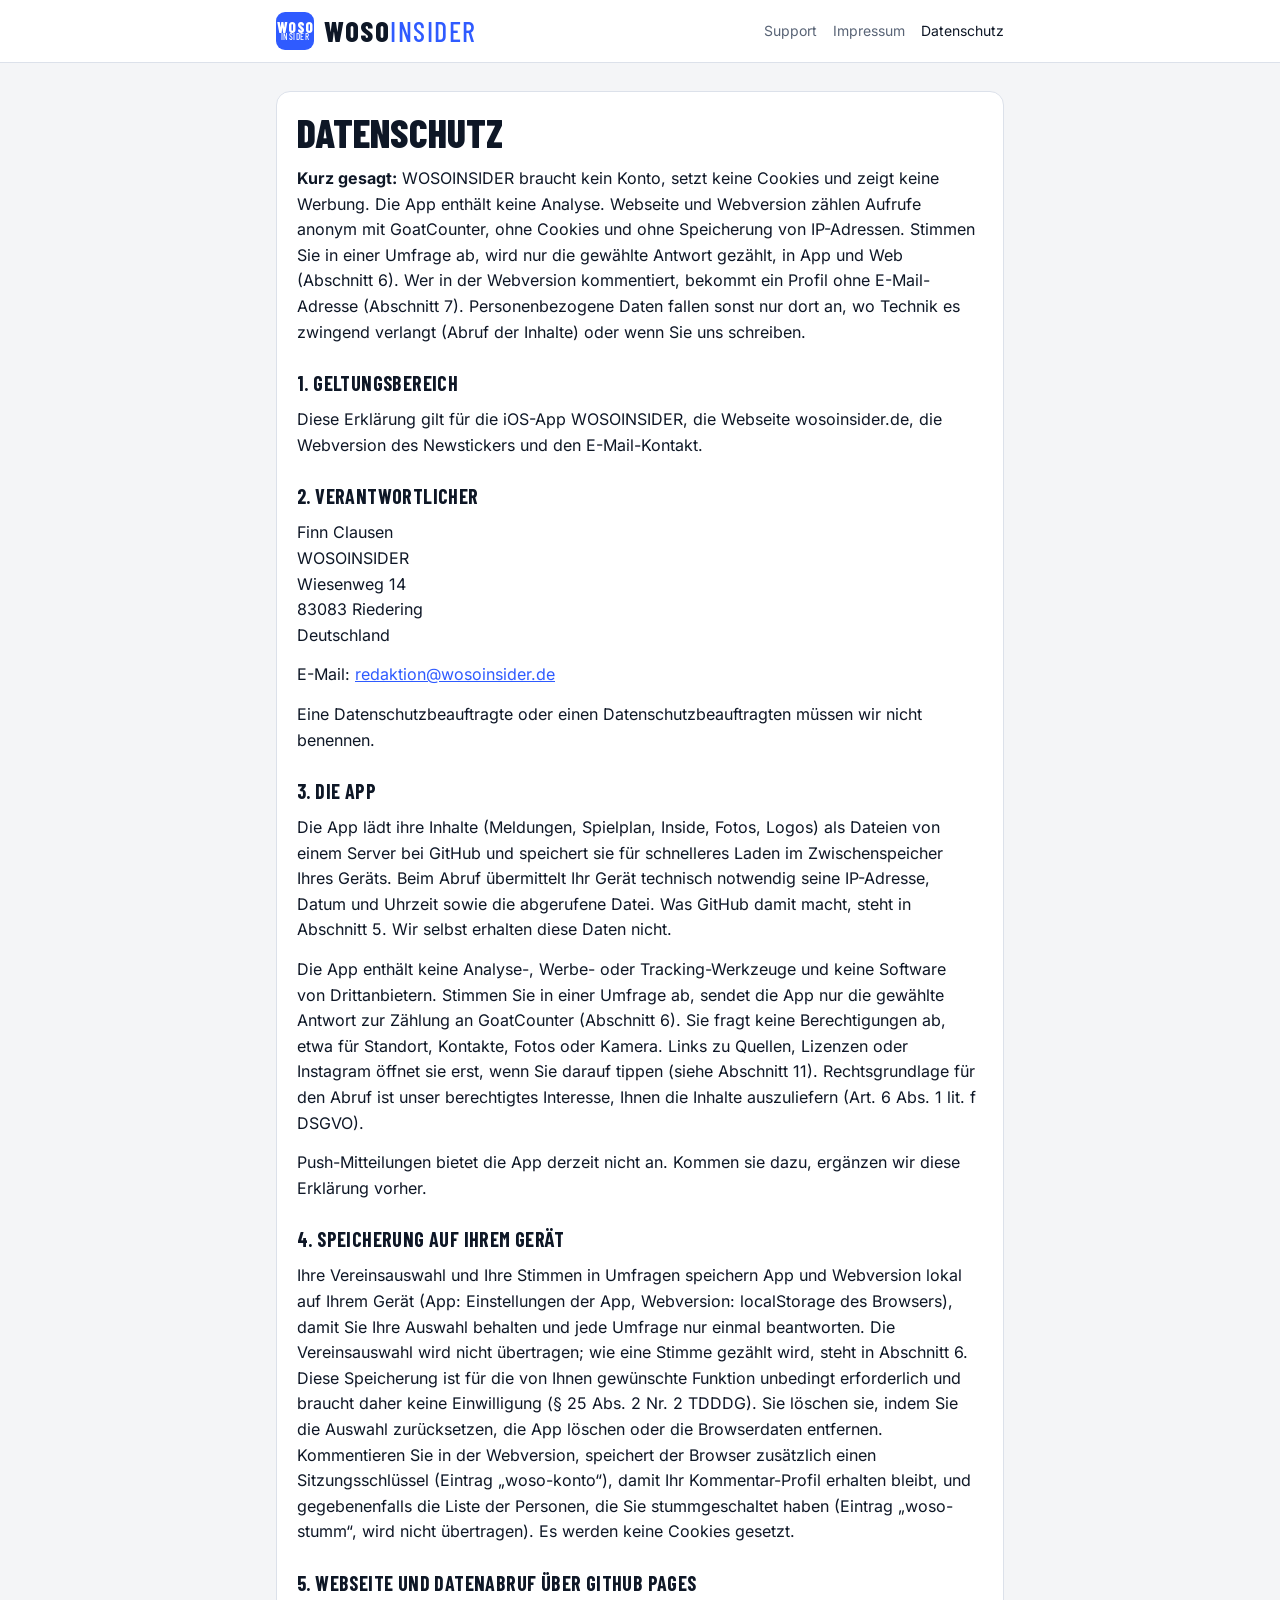
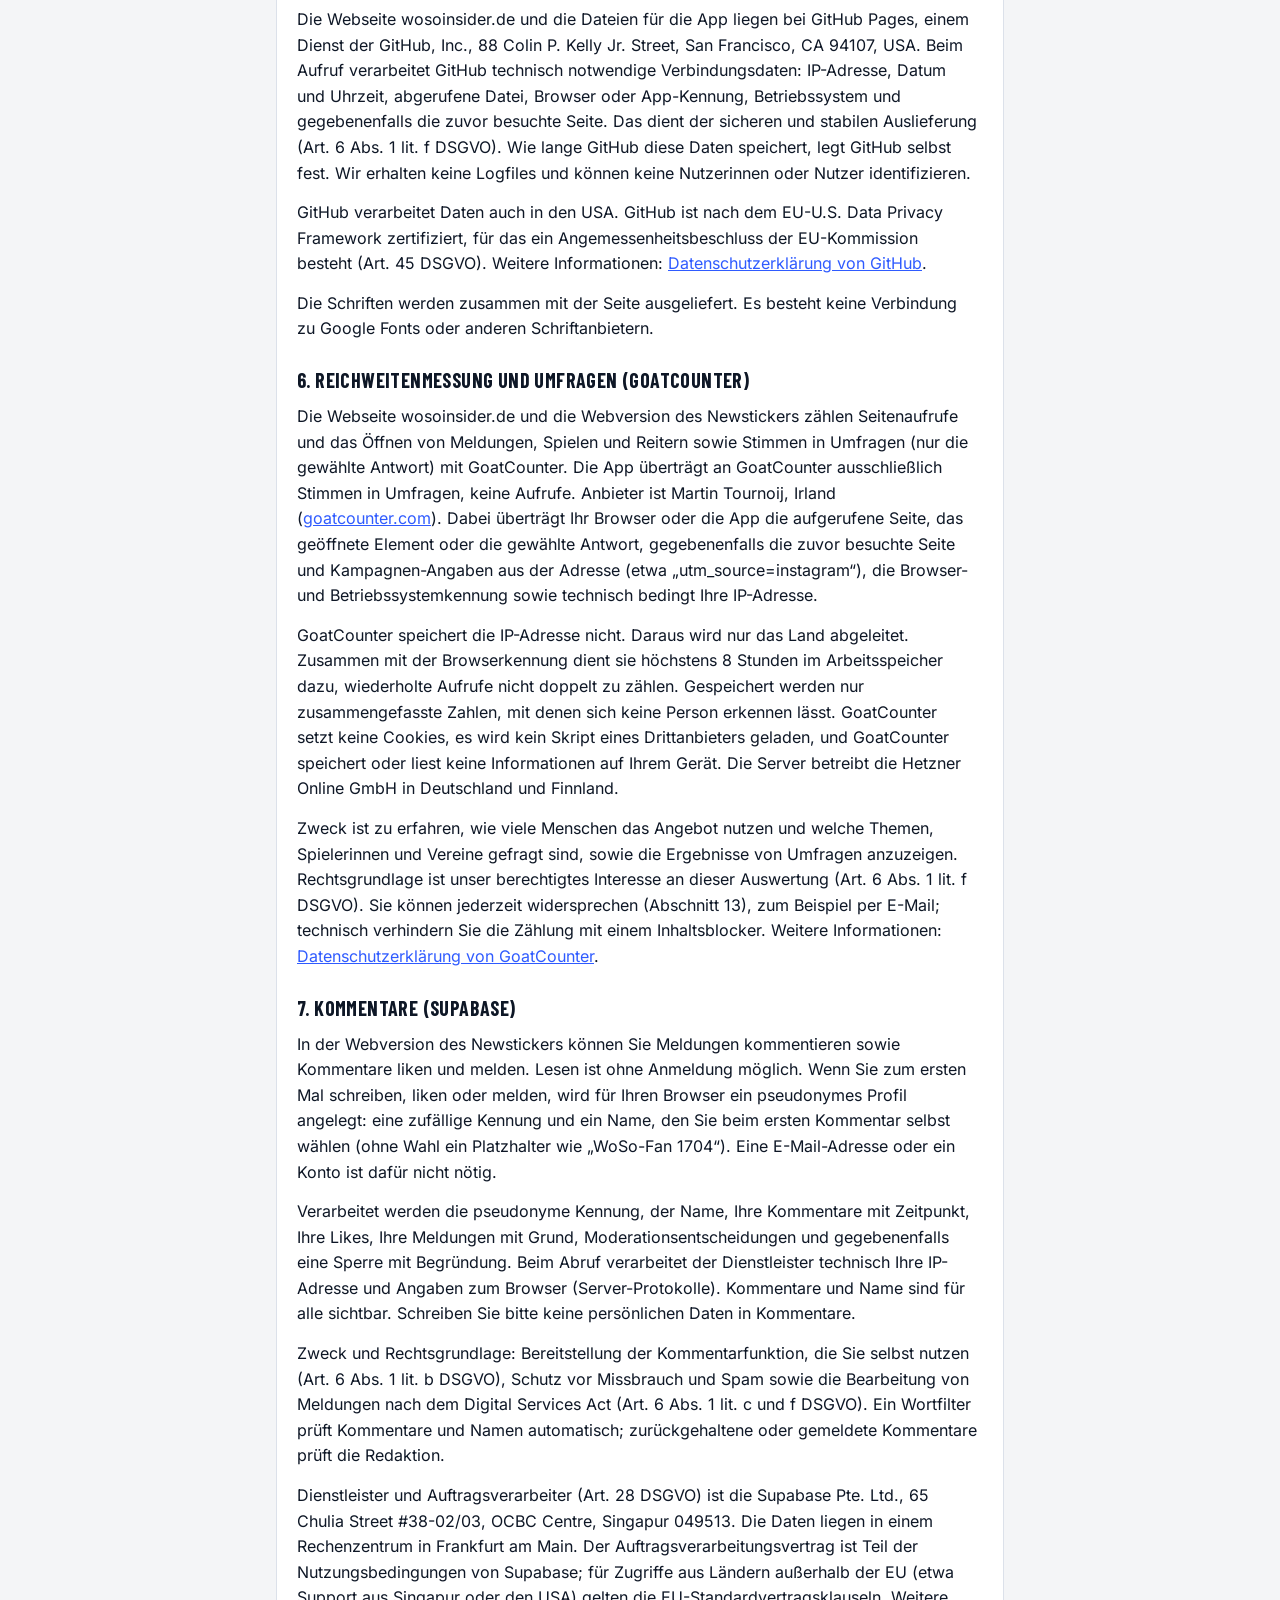
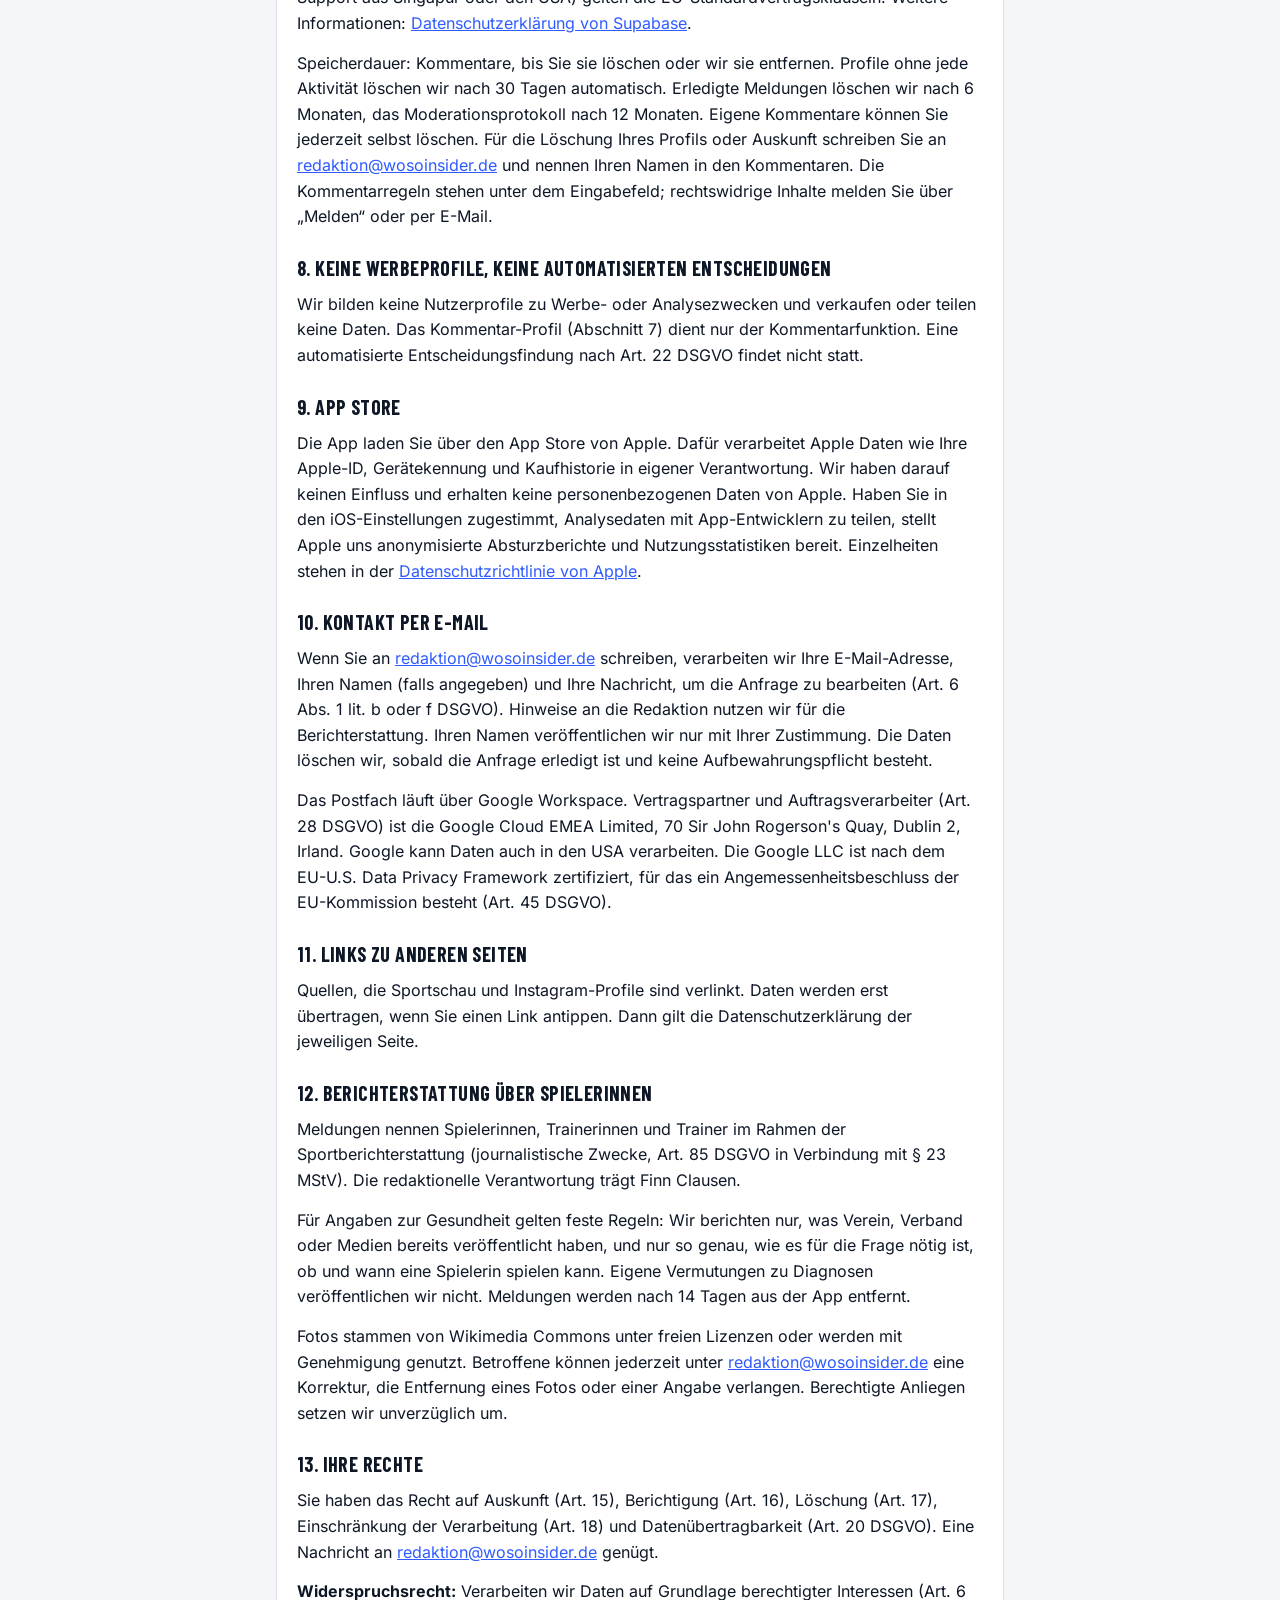
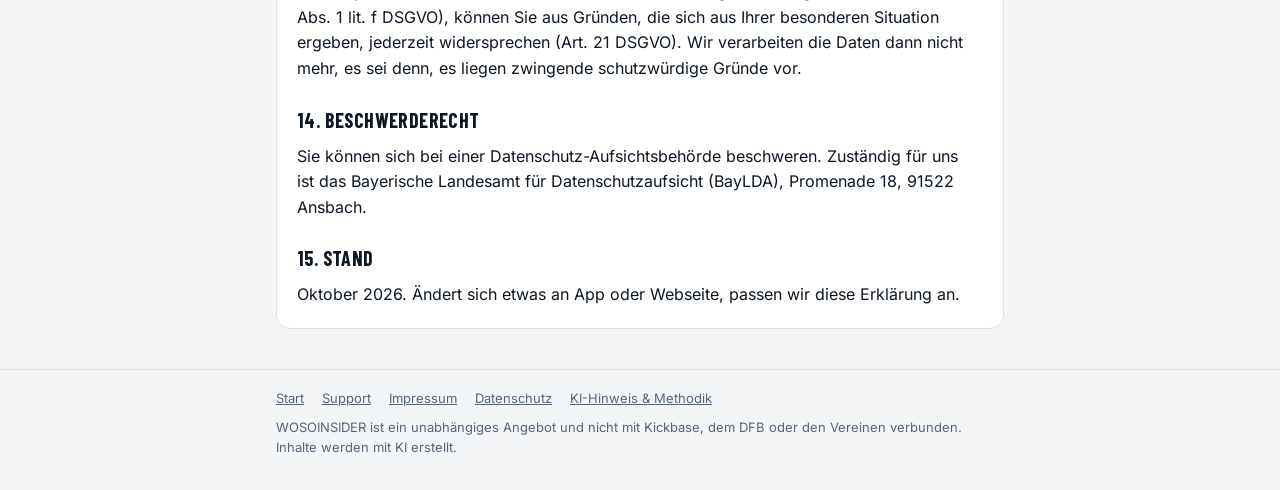
==== commit e3b54a5e: "Kommentare live im Ticker: Skripte unter /kommentare/, blauer Verifiziert-Haken, Datenschutz Abschni" ====
--- a/datenschutz/index.html
+++ b/datenschutz/index.html
@@ -91,7 +91,7 @@
 <main class="wrap">
 <article class="doc">
       <h1>Datenschutz</h1>
-      <p><b>Kurz gesagt:</b> WOSOINSIDER braucht kein Konto, setzt keine Cookies und zeigt keine Werbung. Die App enthält keine Analyse. Webseite und Webversion zählen Aufrufe anonym mit GoatCounter, ohne Cookies und ohne Speicherung von IP-Adressen. Stimmen Sie in einer Umfrage ab, wird nur die gewählte Antwort gezählt, in App und Web (Abschnitt 6). Personenbezogene Daten fallen sonst nur dort an, wo Technik es zwingend verlangt (Abruf der Inhalte) oder wenn Sie uns schreiben.</p>
+      <p><b>Kurz gesagt:</b> WOSOINSIDER braucht kein Konto, setzt keine Cookies und zeigt keine Werbung. Die App enthält keine Analyse. Webseite und Webversion zählen Aufrufe anonym mit GoatCounter, ohne Cookies und ohne Speicherung von IP-Adressen. Stimmen Sie in einer Umfrage ab, wird nur die gewählte Antwort gezählt, in App und Web (Abschnitt 6). Wer in der Webversion kommentiert, bekommt ein Profil ohne E-Mail-Adresse (Abschnitt 7). Personenbezogene Daten fallen sonst nur dort an, wo Technik es zwingend verlangt (Abruf der Inhalte) oder wenn Sie uns schreiben.</p>
       <h2>1. Geltungsbereich</h2>
       <p>Diese Erklärung gilt für die iOS-App WOSOINSIDER, die Webseite wosoinsider.de, die Webversion des Newstickers und den E-Mail-Kontakt.</p>
       <h2>2. Verantwortlicher</h2>
@@ -100,10 +100,10 @@
       <p>Eine Datenschutzbeauftragte oder einen Datenschutzbeauftragten müssen wir nicht benennen.</p>
       <h2>3. Die App</h2>
       <p>Die App lädt ihre Inhalte (Meldungen, Spielplan, Inside, Fotos, Logos) als Dateien von einem Server bei GitHub und speichert sie für schnelleres Laden im Zwischenspeicher Ihres Geräts. Beim Abruf übermittelt Ihr Gerät technisch notwendig seine IP-Adresse, Datum und Uhrzeit sowie die abgerufene Datei. Was GitHub damit macht, steht in Abschnitt 5. Wir selbst erhalten diese Daten nicht.</p>
-      <p>Die App enthält keine Analyse-, Werbe- oder Tracking-Werkzeuge und keine Software von Drittanbietern. Stimmen Sie in einer Umfrage ab, sendet die App nur die gewählte Antwort zur Zählung an GoatCounter (Abschnitt 6). Sie fragt keine Berechtigungen ab, etwa für Standort, Kontakte, Fotos oder Kamera. Links zu Quellen, Lizenzen oder Instagram öffnet sie erst, wenn Sie darauf tippen (siehe Abschnitt 10). Rechtsgrundlage für den Abruf ist unser berechtigtes Interesse, Ihnen die Inhalte auszuliefern (Art. 6 Abs. 1 lit. f DSGVO).</p>
+      <p>Die App enthält keine Analyse-, Werbe- oder Tracking-Werkzeuge und keine Software von Drittanbietern. Stimmen Sie in einer Umfrage ab, sendet die App nur die gewählte Antwort zur Zählung an GoatCounter (Abschnitt 6). Sie fragt keine Berechtigungen ab, etwa für Standort, Kontakte, Fotos oder Kamera. Links zu Quellen, Lizenzen oder Instagram öffnet sie erst, wenn Sie darauf tippen (siehe Abschnitt 11). Rechtsgrundlage für den Abruf ist unser berechtigtes Interesse, Ihnen die Inhalte auszuliefern (Art. 6 Abs. 1 lit. f DSGVO).</p>
       <p>Push-Mitteilungen bietet die App derzeit nicht an. Kommen sie dazu, ergänzen wir diese Erklärung vorher.</p>
       <h2>4. Speicherung auf Ihrem Gerät</h2>
-      <p>Ihre Vereinsauswahl und Ihre Stimmen in Umfragen speichern App und Webversion lokal auf Ihrem Gerät (App: Einstellungen der App, Webversion: localStorage des Browsers), damit Sie Ihre Auswahl behalten und jede Umfrage nur einmal beantworten. Die Vereinsauswahl wird nicht übertragen; wie eine Stimme gezählt wird, steht in Abschnitt 6. Diese Speicherung ist für die von Ihnen gewünschte Funktion unbedingt erforderlich und braucht daher keine Einwilligung (§ 25 Abs. 2 Nr. 2 TDDDG). Sie löschen sie, indem Sie die Auswahl zurücksetzen, die App löschen oder die Browserdaten entfernen. Es werden keine Cookies gesetzt.</p>
+      <p>Ihre Vereinsauswahl und Ihre Stimmen in Umfragen speichern App und Webversion lokal auf Ihrem Gerät (App: Einstellungen der App, Webversion: localStorage des Browsers), damit Sie Ihre Auswahl behalten und jede Umfrage nur einmal beantworten. Die Vereinsauswahl wird nicht übertragen; wie eine Stimme gezählt wird, steht in Abschnitt 6. Diese Speicherung ist für die von Ihnen gewünschte Funktion unbedingt erforderlich und braucht daher keine Einwilligung (§ 25 Abs. 2 Nr. 2 TDDDG). Sie löschen sie, indem Sie die Auswahl zurücksetzen, die App löschen oder die Browserdaten entfernen. Kommentieren Sie in der Webversion, speichert der Browser zusätzlich einen Sitzungsschlüssel (Eintrag „woso-konto“), damit Ihr Kommentar-Profil erhalten bleibt, und gegebenenfalls die Liste der Personen, die Sie stummgeschaltet haben (Eintrag „woso-stumm“, wird nicht übertragen). Es werden keine Cookies gesetzt.</p>
       <h2>5. Webseite und Datenabruf über GitHub Pages</h2>
       <p>Die Webseite wosoinsider.de und die Dateien für die App liegen bei GitHub Pages, einem Dienst der GitHub, Inc., 88 Colin P. Kelly Jr. Street, San Francisco, CA 94107, USA. Beim Aufruf verarbeitet GitHub technisch notwendige Verbindungsdaten: IP-Adresse, Datum und Uhrzeit, abgerufene Datei, Browser oder App-Kennung, Betriebssystem und gegebenenfalls die zuvor besuchte Seite. Das dient der sicheren und stabilen Auslieferung (Art. 6 Abs. 1 lit. f DSGVO). Wie lange GitHub diese Daten speichert, legt GitHub selbst fest. Wir erhalten keine Logfiles und können keine Nutzerinnen oder Nutzer identifizieren.</p>
       <p>GitHub verarbeitet Daten auch in den USA. GitHub ist nach dem EU-U.S. Data Privacy Framework zertifiziert, für das ein Angemessenheitsbeschluss der EU-Kommission besteht (Art. 45 DSGVO). Weitere Informationen: <a href="https://docs.github.com/en/site-policy/privacy-policies/github-privacy-statement">Datenschutzerklärung von GitHub</a>.</p>
@@ -111,26 +111,32 @@
       <h2>6. Reichweitenmessung und Umfragen (GoatCounter)</h2>
       <p>Die Webseite wosoinsider.de und die Webversion des Newstickers zählen Seitenaufrufe und das Öffnen von Meldungen, Spielen und Reitern sowie Stimmen in Umfragen (nur die gewählte Antwort) mit GoatCounter. Die App überträgt an GoatCounter ausschließlich Stimmen in Umfragen, keine Aufrufe. Anbieter ist Martin Tournoij, Irland (<a href="https://www.goatcounter.com">goatcounter.com</a>). Dabei überträgt Ihr Browser oder die App die aufgerufene Seite, das geöffnete Element oder die gewählte Antwort, gegebenenfalls die zuvor besuchte Seite und Kampagnen-Angaben aus der Adresse (etwa „utm_source=instagram“), die Browser- und Betriebssystemkennung sowie technisch bedingt Ihre IP-Adresse.</p>
       <p>GoatCounter speichert die IP-Adresse nicht. Daraus wird nur das Land abgeleitet. Zusammen mit der Browserkennung dient sie höchstens 8 Stunden im Arbeitsspeicher dazu, wiederholte Aufrufe nicht doppelt zu zählen. Gespeichert werden nur zusammengefasste Zahlen, mit denen sich keine Person erkennen lässt. GoatCounter setzt keine Cookies, es wird kein Skript eines Drittanbieters geladen, und GoatCounter speichert oder liest keine Informationen auf Ihrem Gerät. Die Server betreibt die Hetzner Online GmbH in Deutschland und Finnland.</p>
-      <p>Zweck ist zu erfahren, wie viele Menschen das Angebot nutzen und welche Themen, Spielerinnen und Vereine gefragt sind, sowie die Ergebnisse von Umfragen anzuzeigen. Rechtsgrundlage ist unser berechtigtes Interesse an dieser Auswertung (Art. 6 Abs. 1 lit. f DSGVO). Sie können jederzeit widersprechen (Abschnitt 12), zum Beispiel per E-Mail; technisch verhindern Sie die Zählung mit einem Inhaltsblocker. Weitere Informationen: <a href="https://www.goatcounter.com/help/privacy">Datenschutzerklärung von GoatCounter</a>.</p>
-      <h2>7. Keine Profile, keine automatisierten Entscheidungen</h2>
-      <p>Wir bilden keine Nutzerprofile und verkaufen oder teilen keine Daten. Eine automatisierte Entscheidungsfindung nach Art. 22 DSGVO findet nicht statt.</p>
-      <h2>8. App Store</h2>
+      <p>Zweck ist zu erfahren, wie viele Menschen das Angebot nutzen und welche Themen, Spielerinnen und Vereine gefragt sind, sowie die Ergebnisse von Umfragen anzuzeigen. Rechtsgrundlage ist unser berechtigtes Interesse an dieser Auswertung (Art. 6 Abs. 1 lit. f DSGVO). Sie können jederzeit widersprechen (Abschnitt 13), zum Beispiel per E-Mail; technisch verhindern Sie die Zählung mit einem Inhaltsblocker. Weitere Informationen: <a href="https://www.goatcounter.com/help/privacy">Datenschutzerklärung von GoatCounter</a>.</p>
+      <h2>7. Kommentare (Supabase)</h2>
+      <p>In der Webversion des Newstickers können Sie Meldungen kommentieren sowie Kommentare liken und melden. Lesen ist ohne Anmeldung möglich. Wenn Sie zum ersten Mal schreiben, liken oder melden, wird für Ihren Browser ein pseudonymes Profil angelegt: eine zufällige Kennung und ein Name, den Sie beim ersten Kommentar selbst wählen (ohne Wahl ein Platzhalter wie „WoSo-Fan 1704“). Eine E-Mail-Adresse oder ein Konto ist dafür nicht nötig.</p>
+      <p>Verarbeitet werden die pseudonyme Kennung, der Name, Ihre Kommentare mit Zeitpunkt, Ihre Likes, Ihre Meldungen mit Grund, Moderationsentscheidungen und gegebenenfalls eine Sperre mit Begründung. Beim Abruf verarbeitet der Dienstleister technisch Ihre IP-Adresse und Angaben zum Browser (Server-Protokolle). Kommentare und Name sind für alle sichtbar. Schreiben Sie bitte keine persönlichen Daten in Kommentare.</p>
+      <p>Zweck und Rechtsgrundlage: Bereitstellung der Kommentarfunktion, die Sie selbst nutzen (Art. 6 Abs. 1 lit. b DSGVO), Schutz vor Missbrauch und Spam sowie die Bearbeitung von Meldungen nach dem Digital Services Act (Art. 6 Abs. 1 lit. c und f DSGVO). Ein Wortfilter prüft Kommentare und Namen automatisch; zurückgehaltene oder gemeldete Kommentare prüft die Redaktion.</p>
+      <p>Dienstleister und Auftragsverarbeiter (Art. 28 DSGVO) ist die Supabase Pte. Ltd., 65 Chulia Street #38-02/03, OCBC Centre, Singapur 049513. Die Daten liegen in einem Rechenzentrum in Frankfurt am Main. Der Auftragsverarbeitungsvertrag ist Teil der Nutzungsbedingungen von Supabase; für Zugriffe aus Ländern außerhalb der EU (etwa Support aus Singapur oder den USA) gelten die EU-Standardvertragsklauseln. Weitere Informationen: <a href="https://supabase.com/privacy">Datenschutzerklärung von Supabase</a>.</p>
+      <p>Speicherdauer: Kommentare, bis Sie sie löschen oder wir sie entfernen. Profile ohne jede Aktivität löschen wir nach 30 Tagen automatisch. Erledigte Meldungen löschen wir nach 6 Monaten, das Moderationsprotokoll nach 12 Monaten. Eigene Kommentare können Sie jederzeit selbst löschen. Für die Löschung Ihres Profils oder Auskunft schreiben Sie an <a href="mailto:redaktion@wosoinsider.de">redaktion@wosoinsider.de</a> und nennen Ihren Namen in den Kommentaren. Die Kommentarregeln stehen unter dem Eingabefeld; rechtswidrige Inhalte melden Sie über „Melden“ oder per E-Mail.</p>
+      <h2>8. Keine Werbeprofile, keine automatisierten Entscheidungen</h2>
+      <p>Wir bilden keine Nutzerprofile zu Werbe- oder Analysezwecken und verkaufen oder teilen keine Daten. Das Kommentar-Profil (Abschnitt 7) dient nur der Kommentarfunktion. Eine automatisierte Entscheidungsfindung nach Art. 22 DSGVO findet nicht statt.</p>
+      <h2>9. App Store</h2>
       <p>Die App laden Sie über den App Store von Apple. Dafür verarbeitet Apple Daten wie Ihre Apple-ID, Gerätekennung und Kaufhistorie in eigener Verantwortung. Wir haben darauf keinen Einfluss und erhalten keine personenbezogenen Daten von Apple. Haben Sie in den iOS-Einstellungen zugestimmt, Analysedaten mit App-Entwicklern zu teilen, stellt Apple uns anonymisierte Absturzberichte und Nutzungsstatistiken bereit. Einzelheiten stehen in der <a href="https://www.apple.com/de/legal/privacy/">Datenschutzrichtlinie von Apple</a>.</p>
-      <h2>9. Kontakt per E-Mail</h2>
+      <h2>10. Kontakt per E-Mail</h2>
       <p>Wenn Sie an <a href="mailto:redaktion@wosoinsider.de">redaktion@wosoinsider.de</a> schreiben, verarbeiten wir Ihre E-Mail-Adresse, Ihren Namen (falls angegeben) und Ihre Nachricht, um die Anfrage zu bearbeiten (Art. 6 Abs. 1 lit. b oder f DSGVO). Hinweise an die Redaktion nutzen wir für die Berichterstattung. Ihren Namen veröffentlichen wir nur mit Ihrer Zustimmung. Die Daten löschen wir, sobald die Anfrage erledigt ist und keine Aufbewahrungspflicht besteht.</p>
       <p>Das Postfach läuft über Google Workspace. Vertragspartner und Auftragsverarbeiter (Art. 28 DSGVO) ist die Google Cloud EMEA Limited, 70 Sir John Rogerson's Quay, Dublin 2, Irland. Google kann Daten auch in den USA verarbeiten. Die Google LLC ist nach dem EU-U.S. Data Privacy Framework zertifiziert, für das ein Angemessenheitsbeschluss der EU-Kommission besteht (Art. 45 DSGVO).</p>
-      <h2>10. Links zu anderen Seiten</h2>
+      <h2>11. Links zu anderen Seiten</h2>
       <p>Quellen, die Sportschau und Instagram-Profile sind verlinkt. Daten werden erst übertragen, wenn Sie einen Link antippen. Dann gilt die Datenschutzerklärung der jeweiligen Seite.</p>
-      <h2>11. Berichterstattung über Spielerinnen</h2>
+      <h2>12. Berichterstattung über Spielerinnen</h2>
       <p>Meldungen nennen Spielerinnen, Trainerinnen und Trainer im Rahmen der Sportberichterstattung (journalistische Zwecke, Art. 85 DSGVO in Verbindung mit § 23 MStV). Die redaktionelle Verantwortung trägt Finn Clausen.</p>
       <p>Für Angaben zur Gesundheit gelten feste Regeln: Wir berichten nur, was Verein, Verband oder Medien bereits veröffentlicht haben, und nur so genau, wie es für die Frage nötig ist, ob und wann eine Spielerin spielen kann. Eigene Vermutungen zu Diagnosen veröffentlichen wir nicht. Meldungen werden nach 14 Tagen aus der App entfernt.</p>
       <p>Fotos stammen von Wikimedia Commons unter freien Lizenzen oder werden mit Genehmigung genutzt. Betroffene können jederzeit unter <a href="mailto:redaktion@wosoinsider.de">redaktion@wosoinsider.de</a> eine Korrektur, die Entfernung eines Fotos oder einer Angabe verlangen. Berechtigte Anliegen setzen wir unverzüglich um.</p>
-      <h2>12. Ihre Rechte</h2>
+      <h2>13. Ihre Rechte</h2>
       <p>Sie haben das Recht auf Auskunft (Art. 15), Berichtigung (Art. 16), Löschung (Art. 17), Einschränkung der Verarbeitung (Art. 18) und Datenübertragbarkeit (Art. 20 DSGVO). Eine Nachricht an <a href="mailto:redaktion@wosoinsider.de">redaktion@wosoinsider.de</a> genügt.</p>
       <p><b>Widerspruchsrecht:</b> Verarbeiten wir Daten auf Grundlage berechtigter Interessen (Art. 6 Abs. 1 lit. f DSGVO), können Sie aus Gründen, die sich aus Ihrer besonderen Situation ergeben, jederzeit widersprechen (Art. 21 DSGVO). Wir verarbeiten die Daten dann nicht mehr, es sei denn, es liegen zwingende schutzwürdige Gründe vor.</p>
-      <h2>13. Beschwerderecht</h2>
+      <h2>14. Beschwerderecht</h2>
       <p>Sie können sich bei einer Datenschutz-Aufsichtsbehörde beschweren. Zuständig für uns ist das Bayerische Landesamt für Datenschutzaufsicht (BayLDA), Promenade 18, 91522 Ansbach.</p>
-      <h2>14. Stand</h2>
+      <h2>15. Stand</h2>
       <p>Oktober 2026. Ändert sich etwas an App oder Webseite, passen wir diese Erklärung an.</p>
 </article>
 </main>
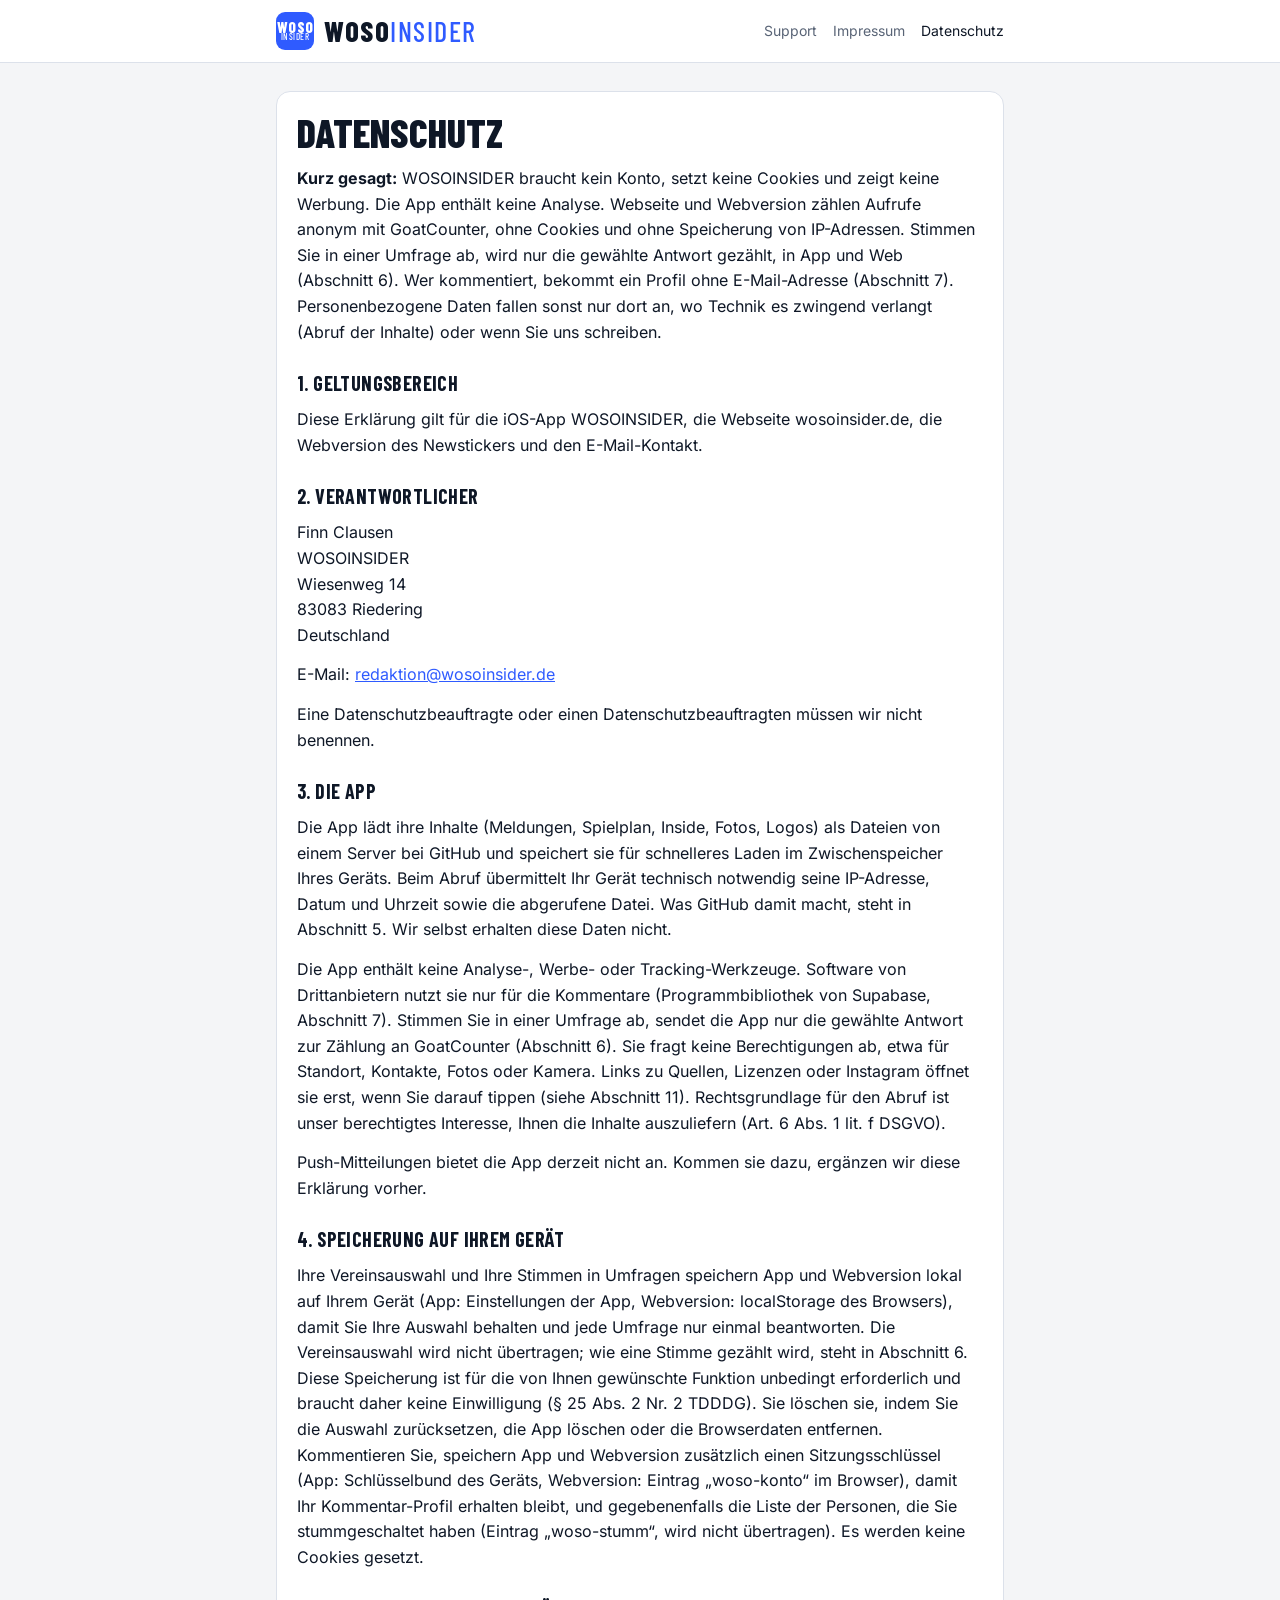
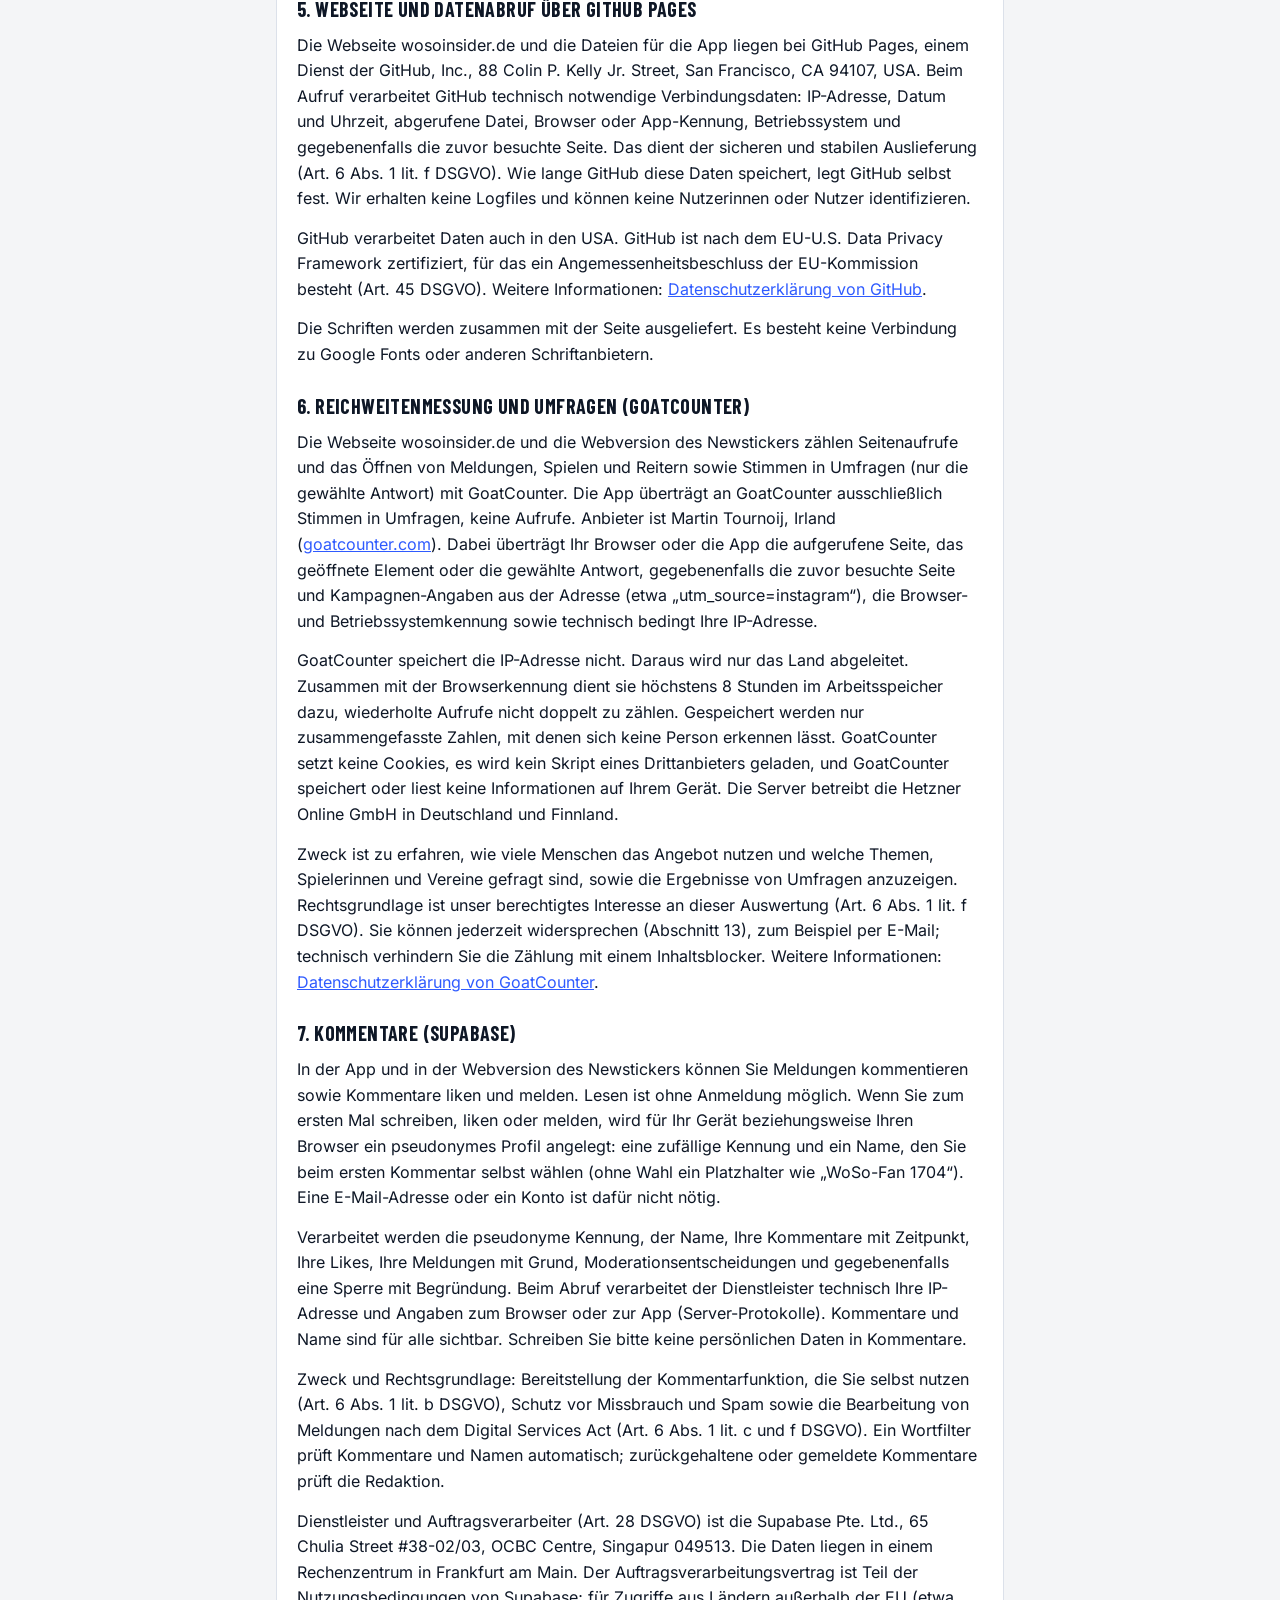
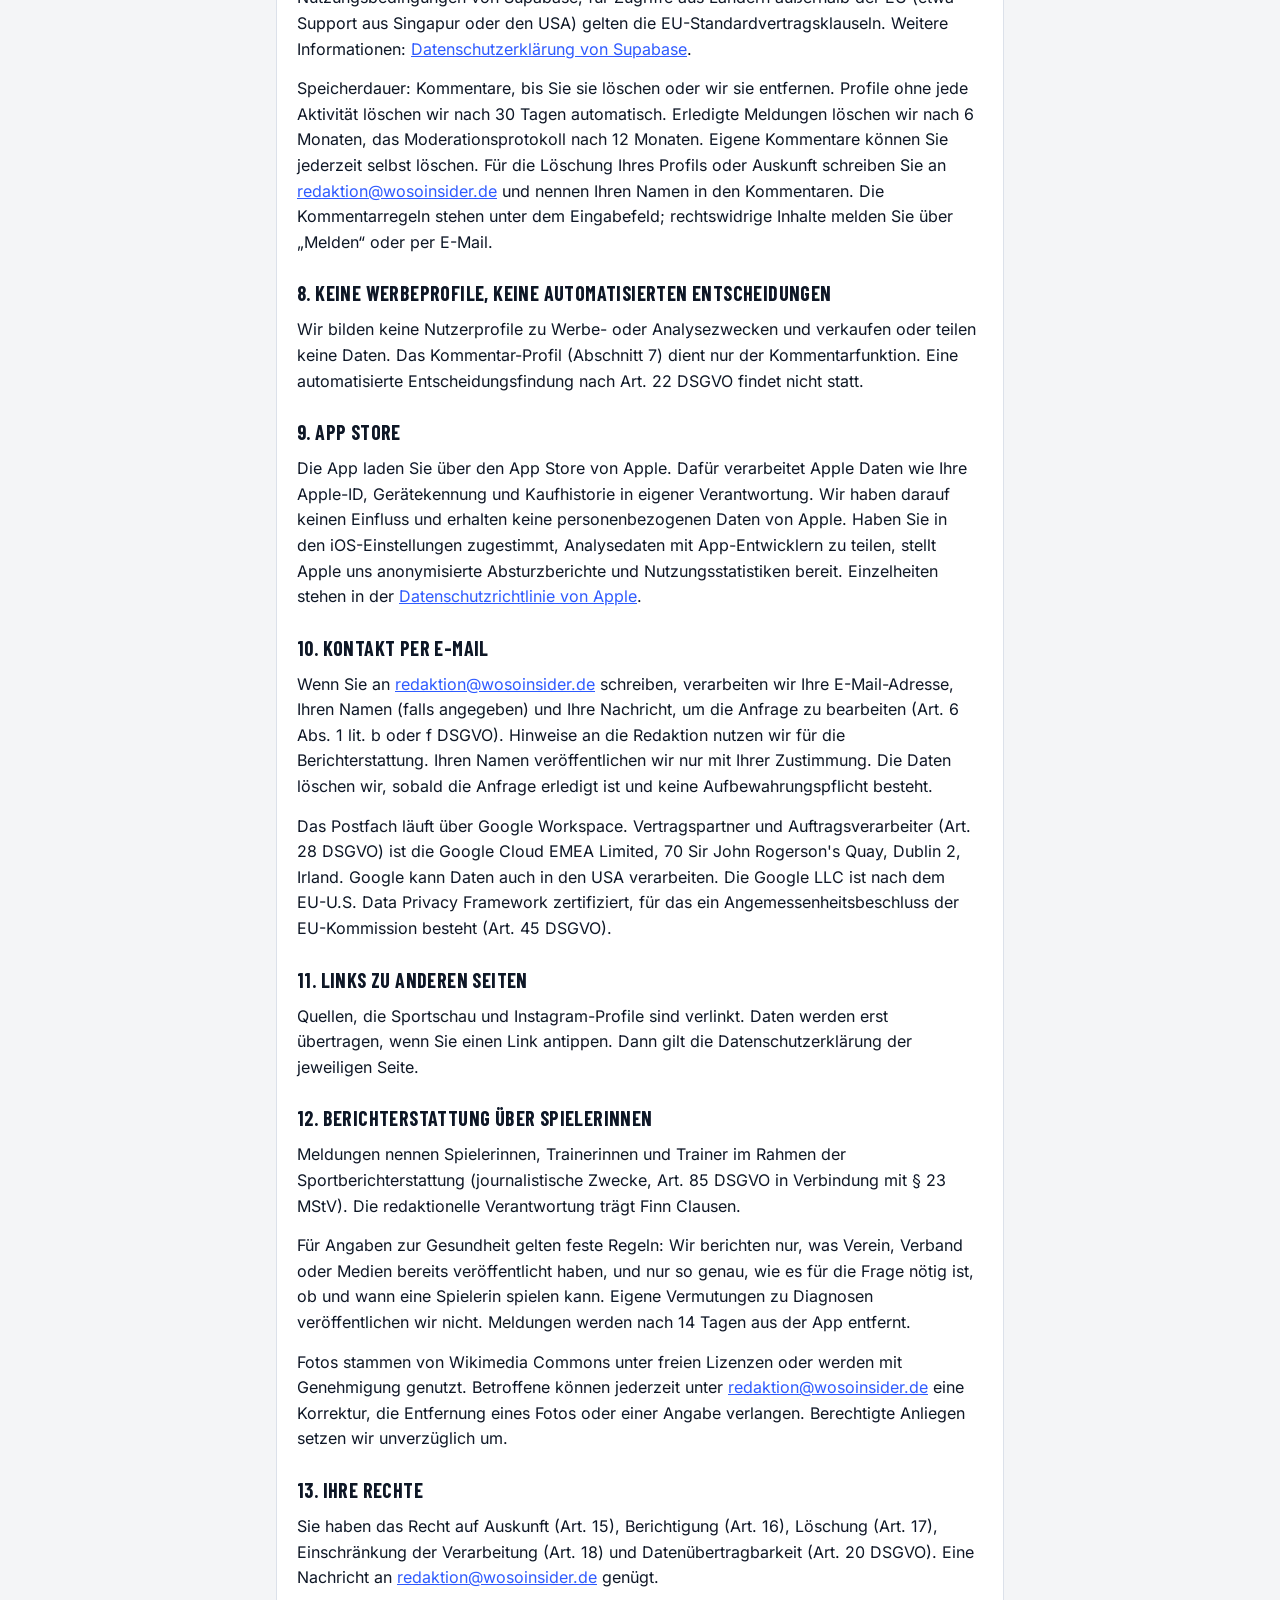
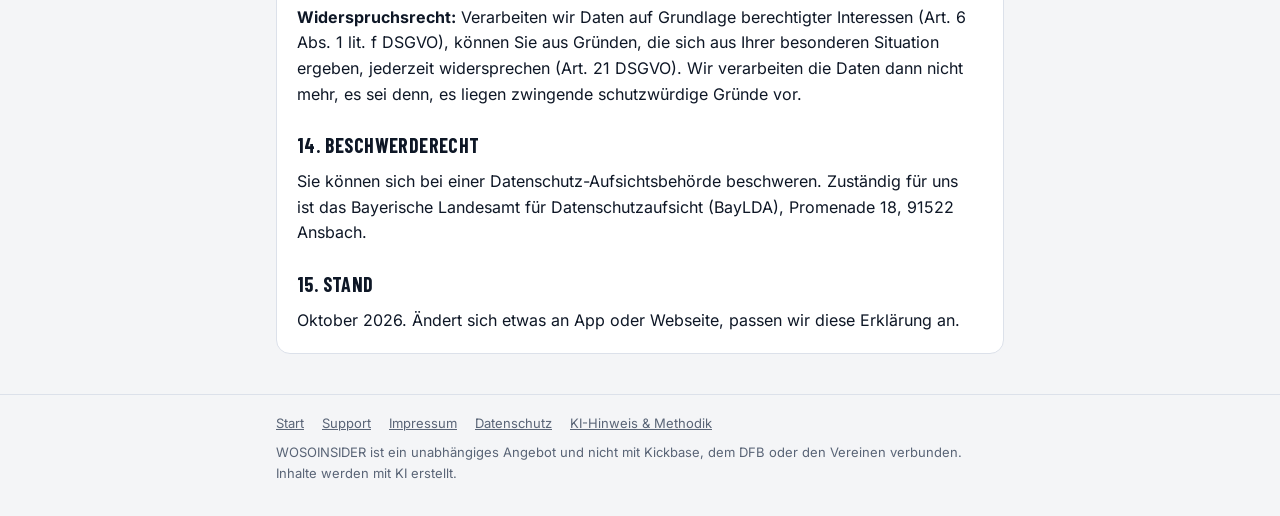
==== commit 65e06f10: "Datenschutz: Kommentare auch in der App (Supabase-Bibliothek, Schlüsselbund) Co-Authored-By: Claude " ====
--- a/datenschutz/index.html
+++ b/datenschutz/index.html
@@ -91,7 +91,7 @@
 <main class="wrap">
 <article class="doc">
       <h1>Datenschutz</h1>
-      <p><b>Kurz gesagt:</b> WOSOINSIDER braucht kein Konto, setzt keine Cookies und zeigt keine Werbung. Die App enthält keine Analyse. Webseite und Webversion zählen Aufrufe anonym mit GoatCounter, ohne Cookies und ohne Speicherung von IP-Adressen. Stimmen Sie in einer Umfrage ab, wird nur die gewählte Antwort gezählt, in App und Web (Abschnitt 6). Wer in der Webversion kommentiert, bekommt ein Profil ohne E-Mail-Adresse (Abschnitt 7). Personenbezogene Daten fallen sonst nur dort an, wo Technik es zwingend verlangt (Abruf der Inhalte) oder wenn Sie uns schreiben.</p>
+      <p><b>Kurz gesagt:</b> WOSOINSIDER braucht kein Konto, setzt keine Cookies und zeigt keine Werbung. Die App enthält keine Analyse. Webseite und Webversion zählen Aufrufe anonym mit GoatCounter, ohne Cookies und ohne Speicherung von IP-Adressen. Stimmen Sie in einer Umfrage ab, wird nur die gewählte Antwort gezählt, in App und Web (Abschnitt 6). Wer kommentiert, bekommt ein Profil ohne E-Mail-Adresse (Abschnitt 7). Personenbezogene Daten fallen sonst nur dort an, wo Technik es zwingend verlangt (Abruf der Inhalte) oder wenn Sie uns schreiben.</p>
       <h2>1. Geltungsbereich</h2>
       <p>Diese Erklärung gilt für die iOS-App WOSOINSIDER, die Webseite wosoinsider.de, die Webversion des Newstickers und den E-Mail-Kontakt.</p>
       <h2>2. Verantwortlicher</h2>
@@ -100,10 +100,10 @@
       <p>Eine Datenschutzbeauftragte oder einen Datenschutzbeauftragten müssen wir nicht benennen.</p>
       <h2>3. Die App</h2>
       <p>Die App lädt ihre Inhalte (Meldungen, Spielplan, Inside, Fotos, Logos) als Dateien von einem Server bei GitHub und speichert sie für schnelleres Laden im Zwischenspeicher Ihres Geräts. Beim Abruf übermittelt Ihr Gerät technisch notwendig seine IP-Adresse, Datum und Uhrzeit sowie die abgerufene Datei. Was GitHub damit macht, steht in Abschnitt 5. Wir selbst erhalten diese Daten nicht.</p>
-      <p>Die App enthält keine Analyse-, Werbe- oder Tracking-Werkzeuge und keine Software von Drittanbietern. Stimmen Sie in einer Umfrage ab, sendet die App nur die gewählte Antwort zur Zählung an GoatCounter (Abschnitt 6). Sie fragt keine Berechtigungen ab, etwa für Standort, Kontakte, Fotos oder Kamera. Links zu Quellen, Lizenzen oder Instagram öffnet sie erst, wenn Sie darauf tippen (siehe Abschnitt 11). Rechtsgrundlage für den Abruf ist unser berechtigtes Interesse, Ihnen die Inhalte auszuliefern (Art. 6 Abs. 1 lit. f DSGVO).</p>
+      <p>Die App enthält keine Analyse-, Werbe- oder Tracking-Werkzeuge. Software von Drittanbietern nutzt sie nur für die Kommentare (Programmbibliothek von Supabase, Abschnitt 7). Stimmen Sie in einer Umfrage ab, sendet die App nur die gewählte Antwort zur Zählung an GoatCounter (Abschnitt 6). Sie fragt keine Berechtigungen ab, etwa für Standort, Kontakte, Fotos oder Kamera. Links zu Quellen, Lizenzen oder Instagram öffnet sie erst, wenn Sie darauf tippen (siehe Abschnitt 11). Rechtsgrundlage für den Abruf ist unser berechtigtes Interesse, Ihnen die Inhalte auszuliefern (Art. 6 Abs. 1 lit. f DSGVO).</p>
       <p>Push-Mitteilungen bietet die App derzeit nicht an. Kommen sie dazu, ergänzen wir diese Erklärung vorher.</p>
       <h2>4. Speicherung auf Ihrem Gerät</h2>
-      <p>Ihre Vereinsauswahl und Ihre Stimmen in Umfragen speichern App und Webversion lokal auf Ihrem Gerät (App: Einstellungen der App, Webversion: localStorage des Browsers), damit Sie Ihre Auswahl behalten und jede Umfrage nur einmal beantworten. Die Vereinsauswahl wird nicht übertragen; wie eine Stimme gezählt wird, steht in Abschnitt 6. Diese Speicherung ist für die von Ihnen gewünschte Funktion unbedingt erforderlich und braucht daher keine Einwilligung (§ 25 Abs. 2 Nr. 2 TDDDG). Sie löschen sie, indem Sie die Auswahl zurücksetzen, die App löschen oder die Browserdaten entfernen. Kommentieren Sie in der Webversion, speichert der Browser zusätzlich einen Sitzungsschlüssel (Eintrag „woso-konto“), damit Ihr Kommentar-Profil erhalten bleibt, und gegebenenfalls die Liste der Personen, die Sie stummgeschaltet haben (Eintrag „woso-stumm“, wird nicht übertragen). Es werden keine Cookies gesetzt.</p>
+      <p>Ihre Vereinsauswahl und Ihre Stimmen in Umfragen speichern App und Webversion lokal auf Ihrem Gerät (App: Einstellungen der App, Webversion: localStorage des Browsers), damit Sie Ihre Auswahl behalten und jede Umfrage nur einmal beantworten. Die Vereinsauswahl wird nicht übertragen; wie eine Stimme gezählt wird, steht in Abschnitt 6. Diese Speicherung ist für die von Ihnen gewünschte Funktion unbedingt erforderlich und braucht daher keine Einwilligung (§ 25 Abs. 2 Nr. 2 TDDDG). Sie löschen sie, indem Sie die Auswahl zurücksetzen, die App löschen oder die Browserdaten entfernen. Kommentieren Sie, speichern App und Webversion zusätzlich einen Sitzungsschlüssel (App: Schlüsselbund des Geräts, Webversion: Eintrag „woso-konto“ im Browser), damit Ihr Kommentar-Profil erhalten bleibt, und gegebenenfalls die Liste der Personen, die Sie stummgeschaltet haben (Eintrag „woso-stumm“, wird nicht übertragen). Es werden keine Cookies gesetzt.</p>
       <h2>5. Webseite und Datenabruf über GitHub Pages</h2>
       <p>Die Webseite wosoinsider.de und die Dateien für die App liegen bei GitHub Pages, einem Dienst der GitHub, Inc., 88 Colin P. Kelly Jr. Street, San Francisco, CA 94107, USA. Beim Aufruf verarbeitet GitHub technisch notwendige Verbindungsdaten: IP-Adresse, Datum und Uhrzeit, abgerufene Datei, Browser oder App-Kennung, Betriebssystem und gegebenenfalls die zuvor besuchte Seite. Das dient der sicheren und stabilen Auslieferung (Art. 6 Abs. 1 lit. f DSGVO). Wie lange GitHub diese Daten speichert, legt GitHub selbst fest. Wir erhalten keine Logfiles und können keine Nutzerinnen oder Nutzer identifizieren.</p>
       <p>GitHub verarbeitet Daten auch in den USA. GitHub ist nach dem EU-U.S. Data Privacy Framework zertifiziert, für das ein Angemessenheitsbeschluss der EU-Kommission besteht (Art. 45 DSGVO). Weitere Informationen: <a href="https://docs.github.com/en/site-policy/privacy-policies/github-privacy-statement">Datenschutzerklärung von GitHub</a>.</p>
@@ -113,8 +113,8 @@
       <p>GoatCounter speichert die IP-Adresse nicht. Daraus wird nur das Land abgeleitet. Zusammen mit der Browserkennung dient sie höchstens 8 Stunden im Arbeitsspeicher dazu, wiederholte Aufrufe nicht doppelt zu zählen. Gespeichert werden nur zusammengefasste Zahlen, mit denen sich keine Person erkennen lässt. GoatCounter setzt keine Cookies, es wird kein Skript eines Drittanbieters geladen, und GoatCounter speichert oder liest keine Informationen auf Ihrem Gerät. Die Server betreibt die Hetzner Online GmbH in Deutschland und Finnland.</p>
       <p>Zweck ist zu erfahren, wie viele Menschen das Angebot nutzen und welche Themen, Spielerinnen und Vereine gefragt sind, sowie die Ergebnisse von Umfragen anzuzeigen. Rechtsgrundlage ist unser berechtigtes Interesse an dieser Auswertung (Art. 6 Abs. 1 lit. f DSGVO). Sie können jederzeit widersprechen (Abschnitt 13), zum Beispiel per E-Mail; technisch verhindern Sie die Zählung mit einem Inhaltsblocker. Weitere Informationen: <a href="https://www.goatcounter.com/help/privacy">Datenschutzerklärung von GoatCounter</a>.</p>
       <h2>7. Kommentare (Supabase)</h2>
-      <p>In der Webversion des Newstickers können Sie Meldungen kommentieren sowie Kommentare liken und melden. Lesen ist ohne Anmeldung möglich. Wenn Sie zum ersten Mal schreiben, liken oder melden, wird für Ihren Browser ein pseudonymes Profil angelegt: eine zufällige Kennung und ein Name, den Sie beim ersten Kommentar selbst wählen (ohne Wahl ein Platzhalter wie „WoSo-Fan 1704“). Eine E-Mail-Adresse oder ein Konto ist dafür nicht nötig.</p>
-      <p>Verarbeitet werden die pseudonyme Kennung, der Name, Ihre Kommentare mit Zeitpunkt, Ihre Likes, Ihre Meldungen mit Grund, Moderationsentscheidungen und gegebenenfalls eine Sperre mit Begründung. Beim Abruf verarbeitet der Dienstleister technisch Ihre IP-Adresse und Angaben zum Browser (Server-Protokolle). Kommentare und Name sind für alle sichtbar. Schreiben Sie bitte keine persönlichen Daten in Kommentare.</p>
+      <p>In der App und in der Webversion des Newstickers können Sie Meldungen kommentieren sowie Kommentare liken und melden. Lesen ist ohne Anmeldung möglich. Wenn Sie zum ersten Mal schreiben, liken oder melden, wird für Ihr Gerät beziehungsweise Ihren Browser ein pseudonymes Profil angelegt: eine zufällige Kennung und ein Name, den Sie beim ersten Kommentar selbst wählen (ohne Wahl ein Platzhalter wie „WoSo-Fan 1704“). Eine E-Mail-Adresse oder ein Konto ist dafür nicht nötig.</p>
+      <p>Verarbeitet werden die pseudonyme Kennung, der Name, Ihre Kommentare mit Zeitpunkt, Ihre Likes, Ihre Meldungen mit Grund, Moderationsentscheidungen und gegebenenfalls eine Sperre mit Begründung. Beim Abruf verarbeitet der Dienstleister technisch Ihre IP-Adresse und Angaben zum Browser oder zur App (Server-Protokolle). Kommentare und Name sind für alle sichtbar. Schreiben Sie bitte keine persönlichen Daten in Kommentare.</p>
       <p>Zweck und Rechtsgrundlage: Bereitstellung der Kommentarfunktion, die Sie selbst nutzen (Art. 6 Abs. 1 lit. b DSGVO), Schutz vor Missbrauch und Spam sowie die Bearbeitung von Meldungen nach dem Digital Services Act (Art. 6 Abs. 1 lit. c und f DSGVO). Ein Wortfilter prüft Kommentare und Namen automatisch; zurückgehaltene oder gemeldete Kommentare prüft die Redaktion.</p>
       <p>Dienstleister und Auftragsverarbeiter (Art. 28 DSGVO) ist die Supabase Pte. Ltd., 65 Chulia Street #38-02/03, OCBC Centre, Singapur 049513. Die Daten liegen in einem Rechenzentrum in Frankfurt am Main. Der Auftragsverarbeitungsvertrag ist Teil der Nutzungsbedingungen von Supabase; für Zugriffe aus Ländern außerhalb der EU (etwa Support aus Singapur oder den USA) gelten die EU-Standardvertragsklauseln. Weitere Informationen: <a href="https://supabase.com/privacy">Datenschutzerklärung von Supabase</a>.</p>
       <p>Speicherdauer: Kommentare, bis Sie sie löschen oder wir sie entfernen. Profile ohne jede Aktivität löschen wir nach 30 Tagen automatisch. Erledigte Meldungen löschen wir nach 6 Monaten, das Moderationsprotokoll nach 12 Monaten. Eigene Kommentare können Sie jederzeit selbst löschen. Für die Löschung Ihres Profils oder Auskunft schreiben Sie an <a href="mailto:redaktion@wosoinsider.de">redaktion@wosoinsider.de</a> und nennen Ihren Namen in den Kommentaren. Die Kommentarregeln stehen unter dem Eingabefeld; rechtswidrige Inhalte melden Sie über „Melden“ oder per E-Mail.</p>
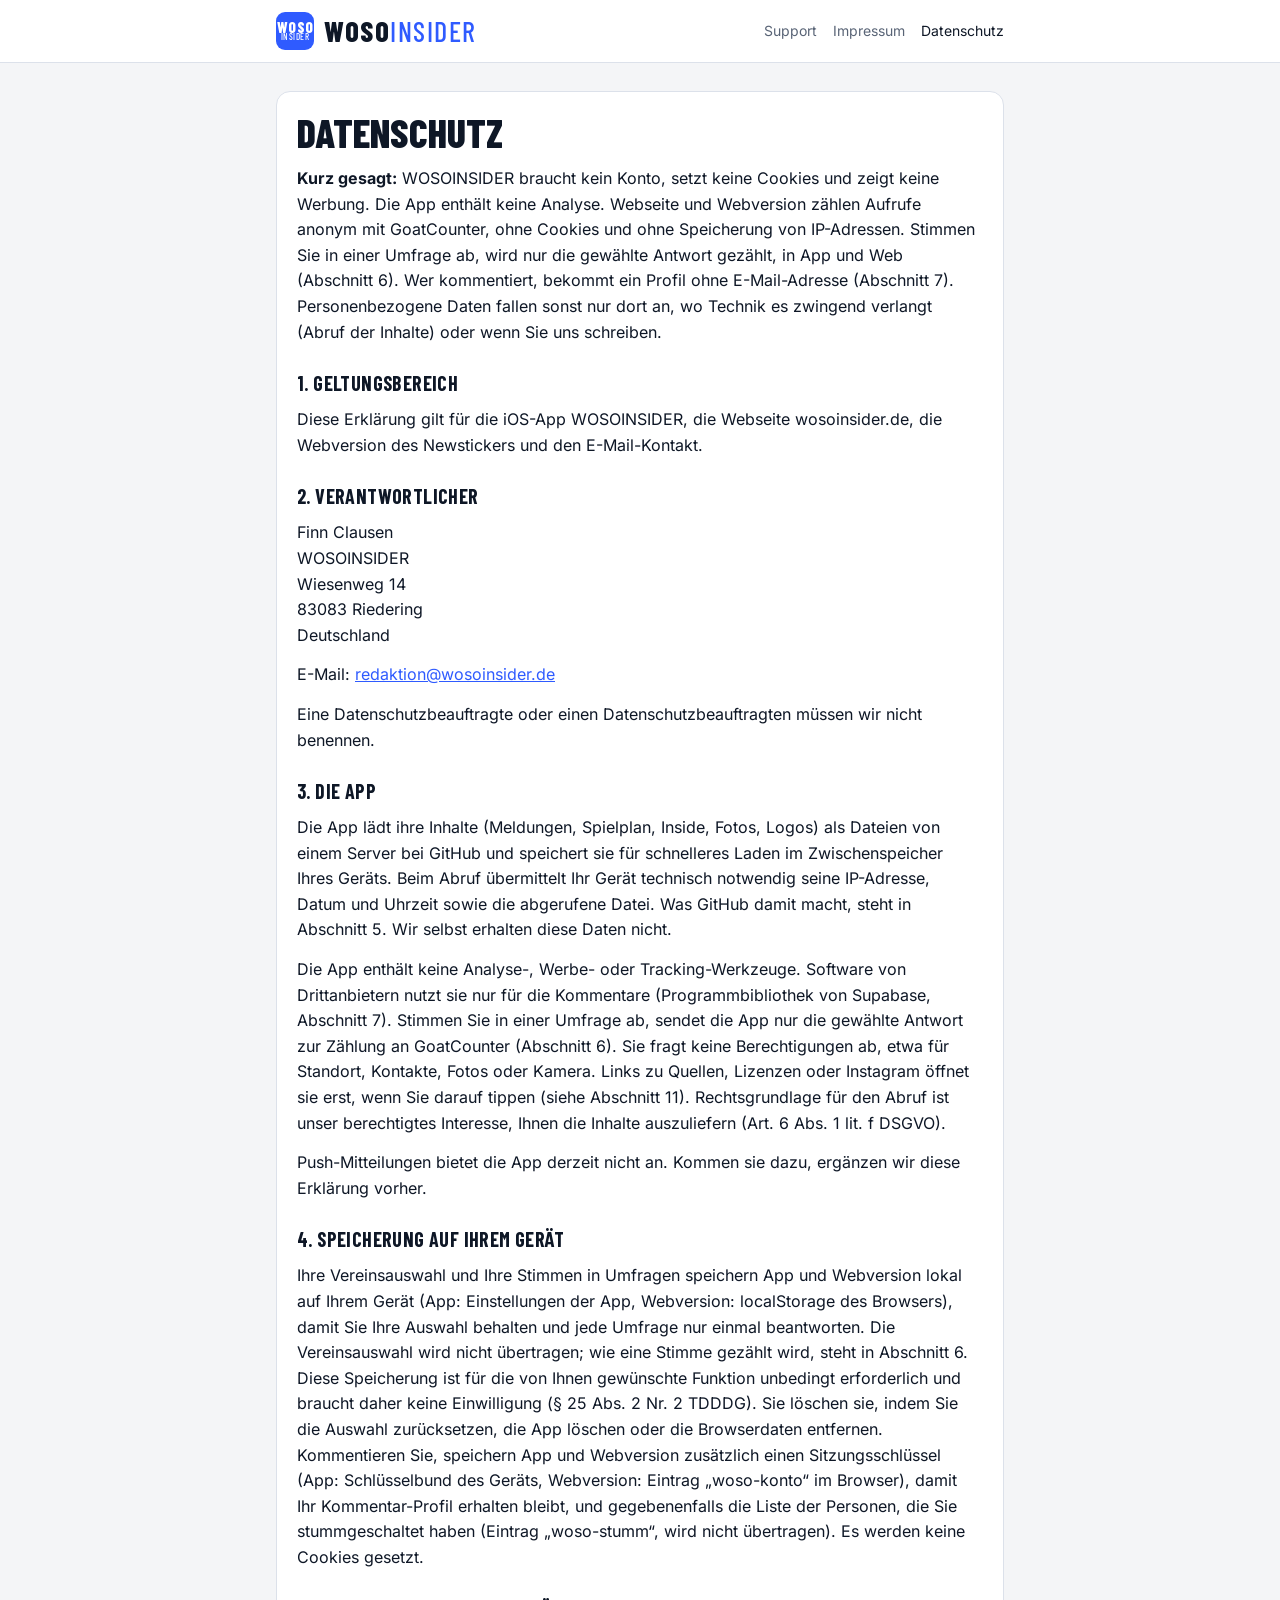
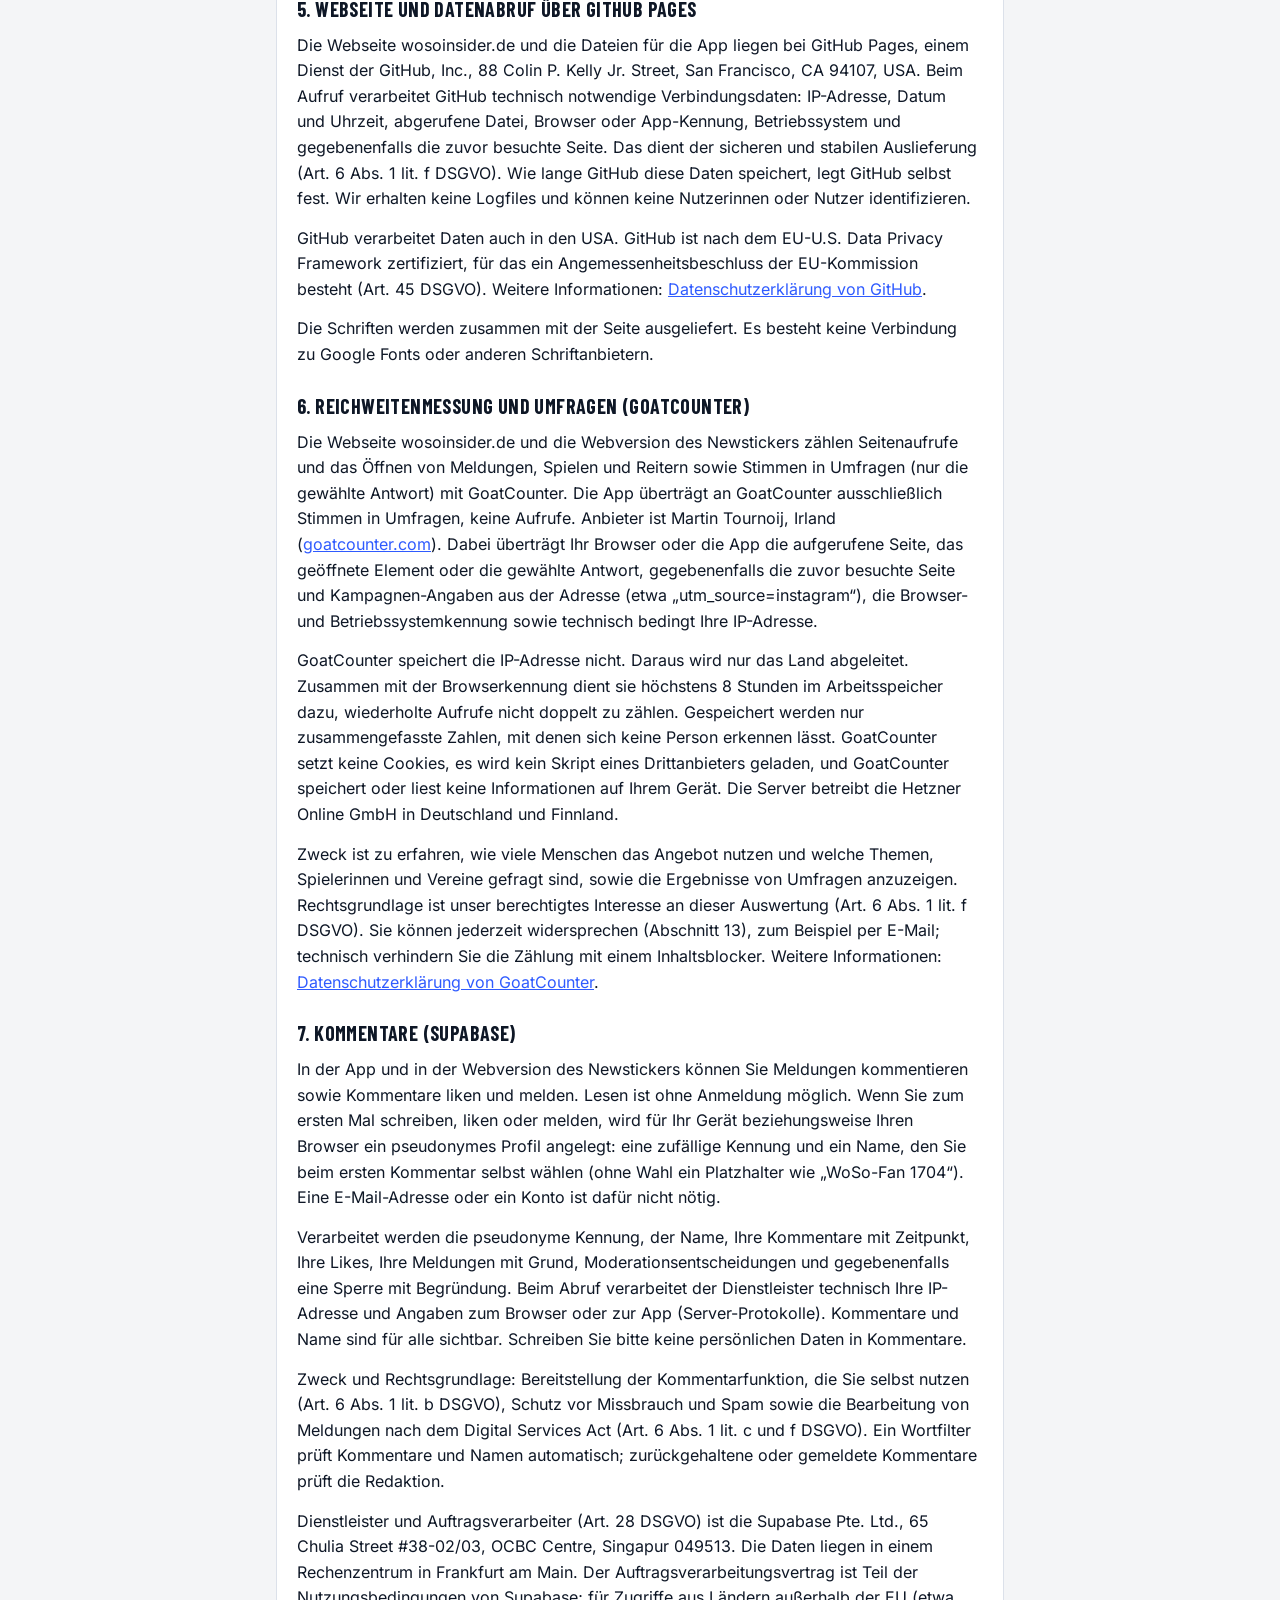
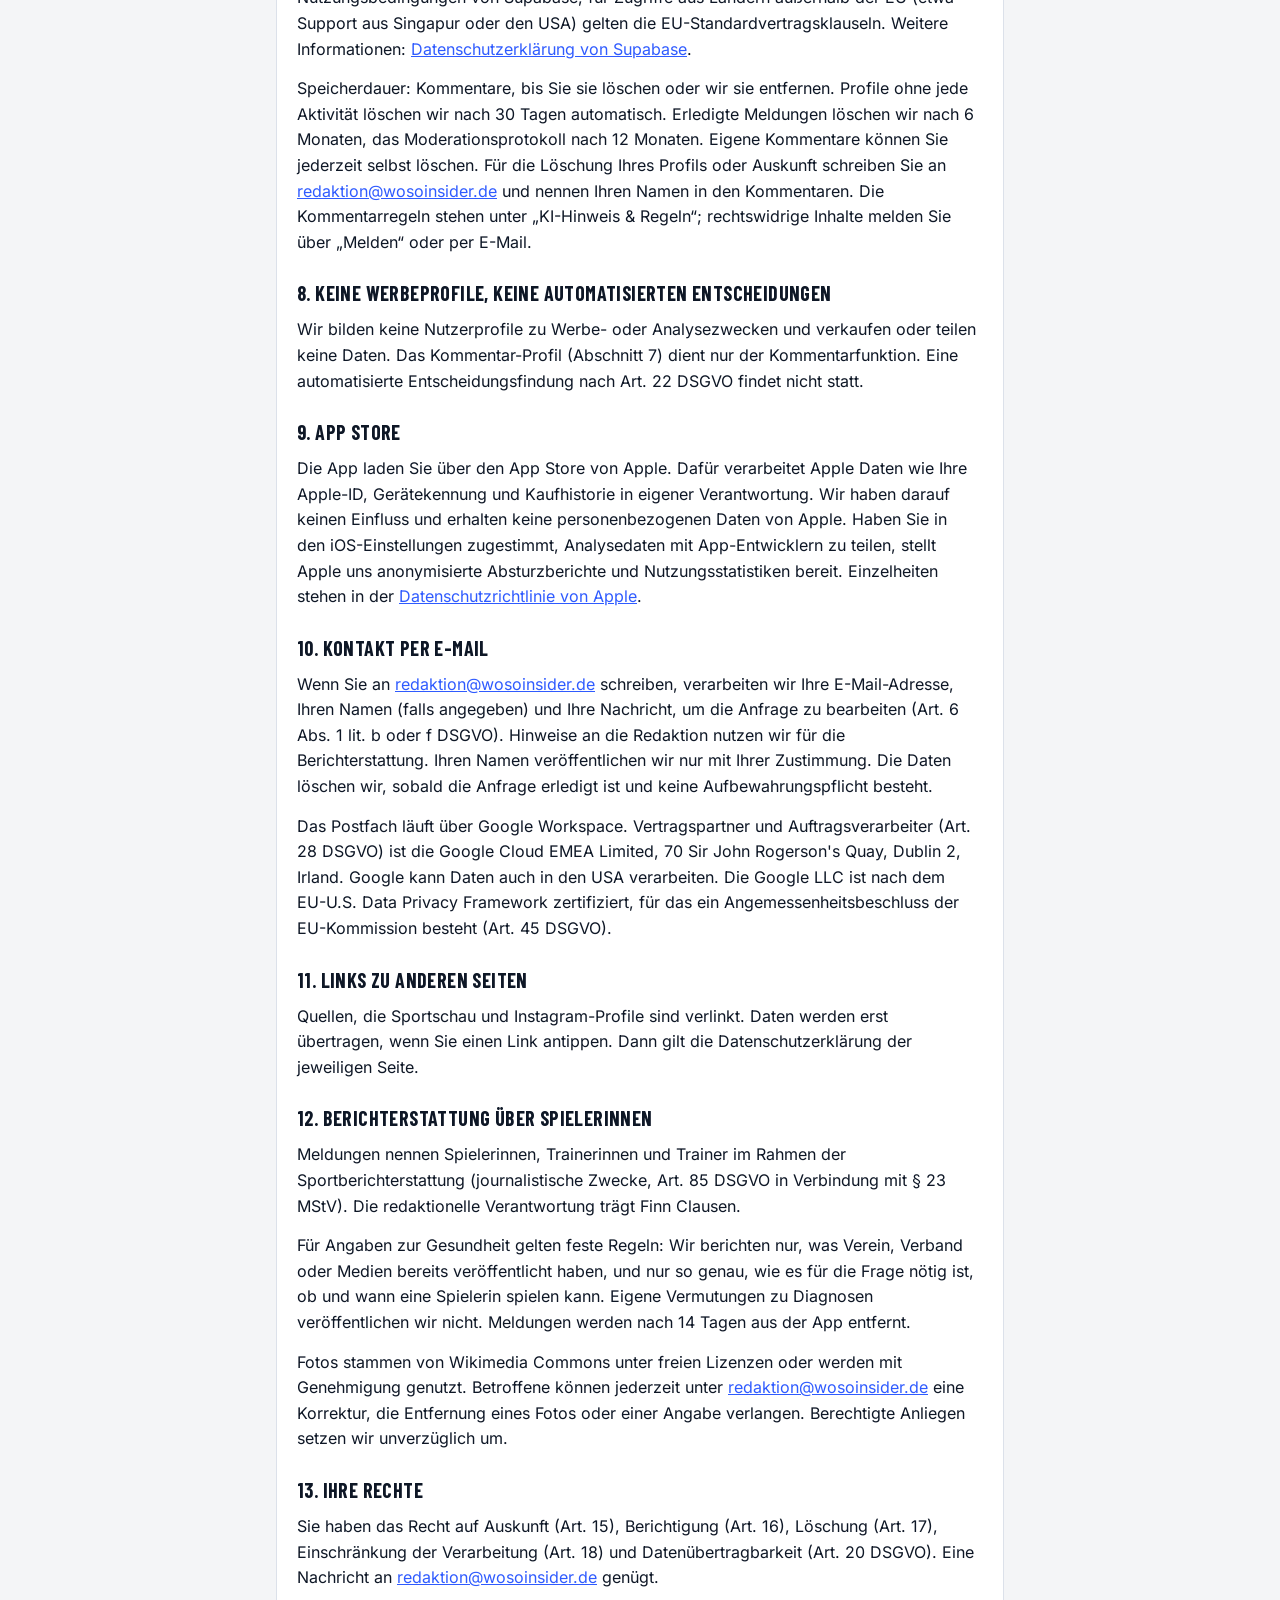
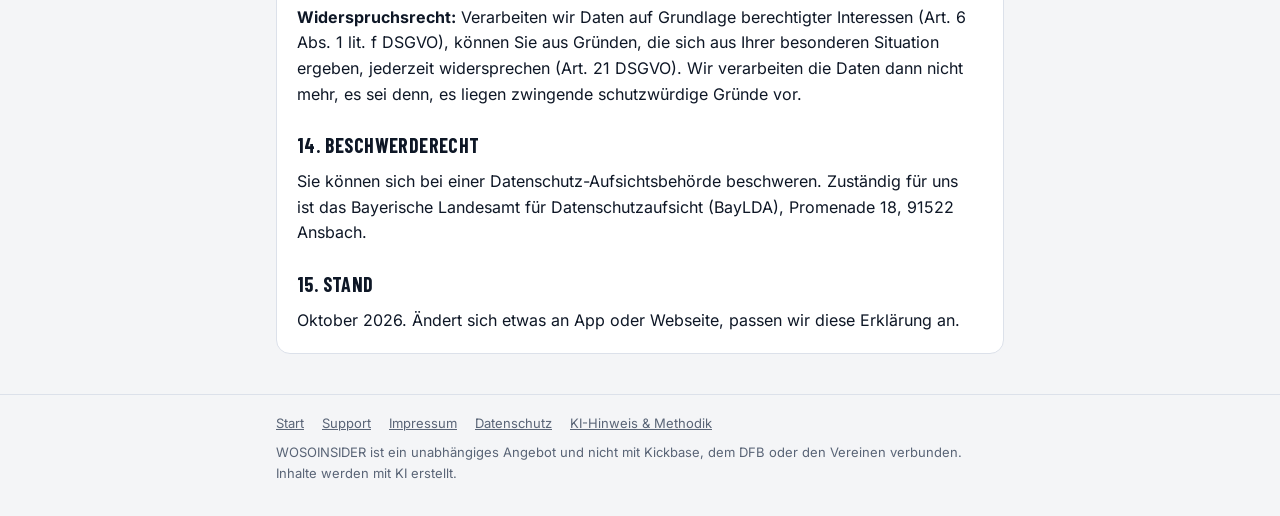
==== commit 8ef0fb45: "Kontakt und Datenschutz: Kooperationen, Instagram, Regeln-Verweis Co-Authored-By: Claude Opus 5.5 <n" ====
--- a/datenschutz/index.html
+++ b/datenschutz/index.html
@@ -117,7 +117,7 @@
       <p>Verarbeitet werden die pseudonyme Kennung, der Name, Ihre Kommentare mit Zeitpunkt, Ihre Likes, Ihre Meldungen mit Grund, Moderationsentscheidungen und gegebenenfalls eine Sperre mit Begründung. Beim Abruf verarbeitet der Dienstleister technisch Ihre IP-Adresse und Angaben zum Browser oder zur App (Server-Protokolle). Kommentare und Name sind für alle sichtbar. Schreiben Sie bitte keine persönlichen Daten in Kommentare.</p>
       <p>Zweck und Rechtsgrundlage: Bereitstellung der Kommentarfunktion, die Sie selbst nutzen (Art. 6 Abs. 1 lit. b DSGVO), Schutz vor Missbrauch und Spam sowie die Bearbeitung von Meldungen nach dem Digital Services Act (Art. 6 Abs. 1 lit. c und f DSGVO). Ein Wortfilter prüft Kommentare und Namen automatisch; zurückgehaltene oder gemeldete Kommentare prüft die Redaktion.</p>
       <p>Dienstleister und Auftragsverarbeiter (Art. 28 DSGVO) ist die Supabase Pte. Ltd., 65 Chulia Street #38-02/03, OCBC Centre, Singapur 049513. Die Daten liegen in einem Rechenzentrum in Frankfurt am Main. Der Auftragsverarbeitungsvertrag ist Teil der Nutzungsbedingungen von Supabase; für Zugriffe aus Ländern außerhalb der EU (etwa Support aus Singapur oder den USA) gelten die EU-Standardvertragsklauseln. Weitere Informationen: <a href="https://supabase.com/privacy">Datenschutzerklärung von Supabase</a>.</p>
-      <p>Speicherdauer: Kommentare, bis Sie sie löschen oder wir sie entfernen. Profile ohne jede Aktivität löschen wir nach 30 Tagen automatisch. Erledigte Meldungen löschen wir nach 6 Monaten, das Moderationsprotokoll nach 12 Monaten. Eigene Kommentare können Sie jederzeit selbst löschen. Für die Löschung Ihres Profils oder Auskunft schreiben Sie an <a href="mailto:redaktion@wosoinsider.de">redaktion@wosoinsider.de</a> und nennen Ihren Namen in den Kommentaren. Die Kommentarregeln stehen unter dem Eingabefeld; rechtswidrige Inhalte melden Sie über „Melden“ oder per E-Mail.</p>
+      <p>Speicherdauer: Kommentare, bis Sie sie löschen oder wir sie entfernen. Profile ohne jede Aktivität löschen wir nach 30 Tagen automatisch. Erledigte Meldungen löschen wir nach 6 Monaten, das Moderationsprotokoll nach 12 Monaten. Eigene Kommentare können Sie jederzeit selbst löschen. Für die Löschung Ihres Profils oder Auskunft schreiben Sie an <a href="mailto:redaktion@wosoinsider.de">redaktion@wosoinsider.de</a> und nennen Ihren Namen in den Kommentaren. Die Kommentarregeln stehen unter „KI-Hinweis &amp; Regeln“; rechtswidrige Inhalte melden Sie über „Melden“ oder per E-Mail.</p>
       <h2>8. Keine Werbeprofile, keine automatisierten Entscheidungen</h2>
       <p>Wir bilden keine Nutzerprofile zu Werbe- oder Analysezwecken und verkaufen oder teilen keine Daten. Das Kommentar-Profil (Abschnitt 7) dient nur der Kommentarfunktion. Eine automatisierte Entscheidungsfindung nach Art. 22 DSGVO findet nicht statt.</p>
       <h2>9. App Store</h2>
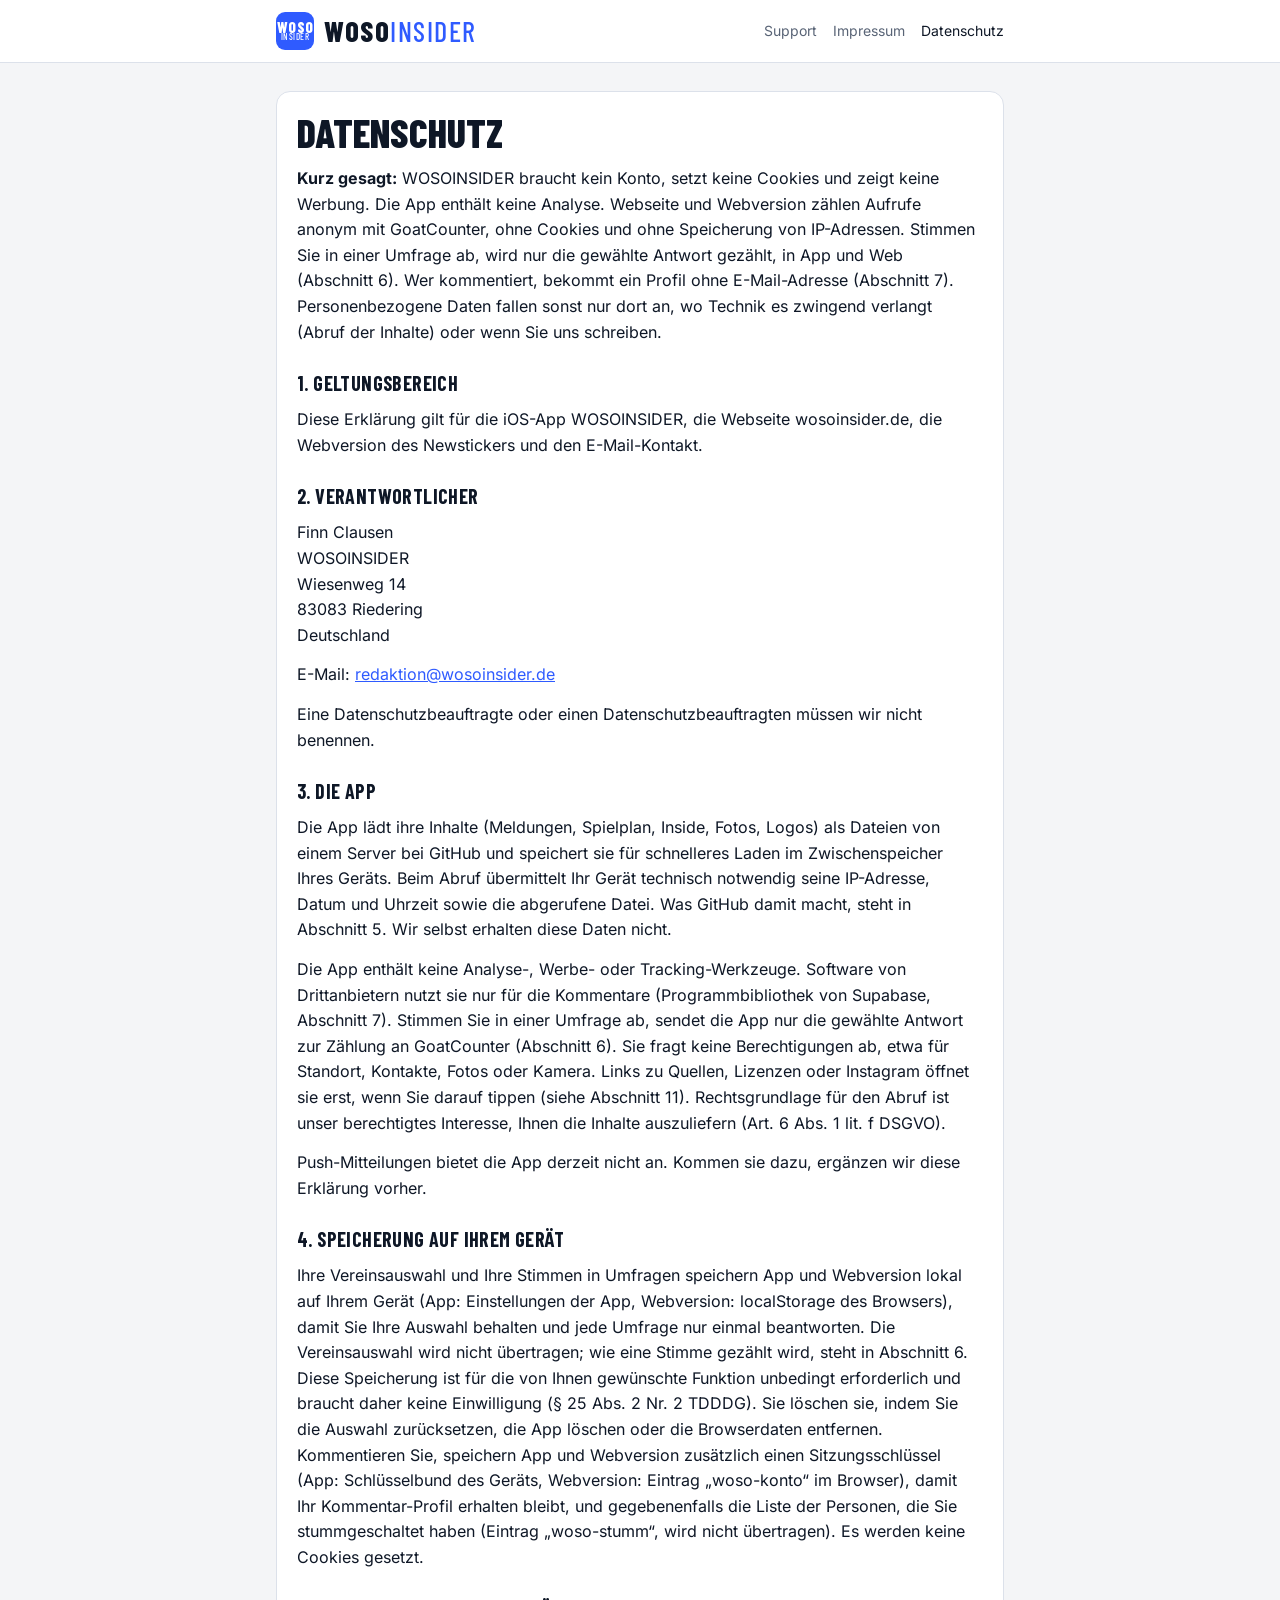
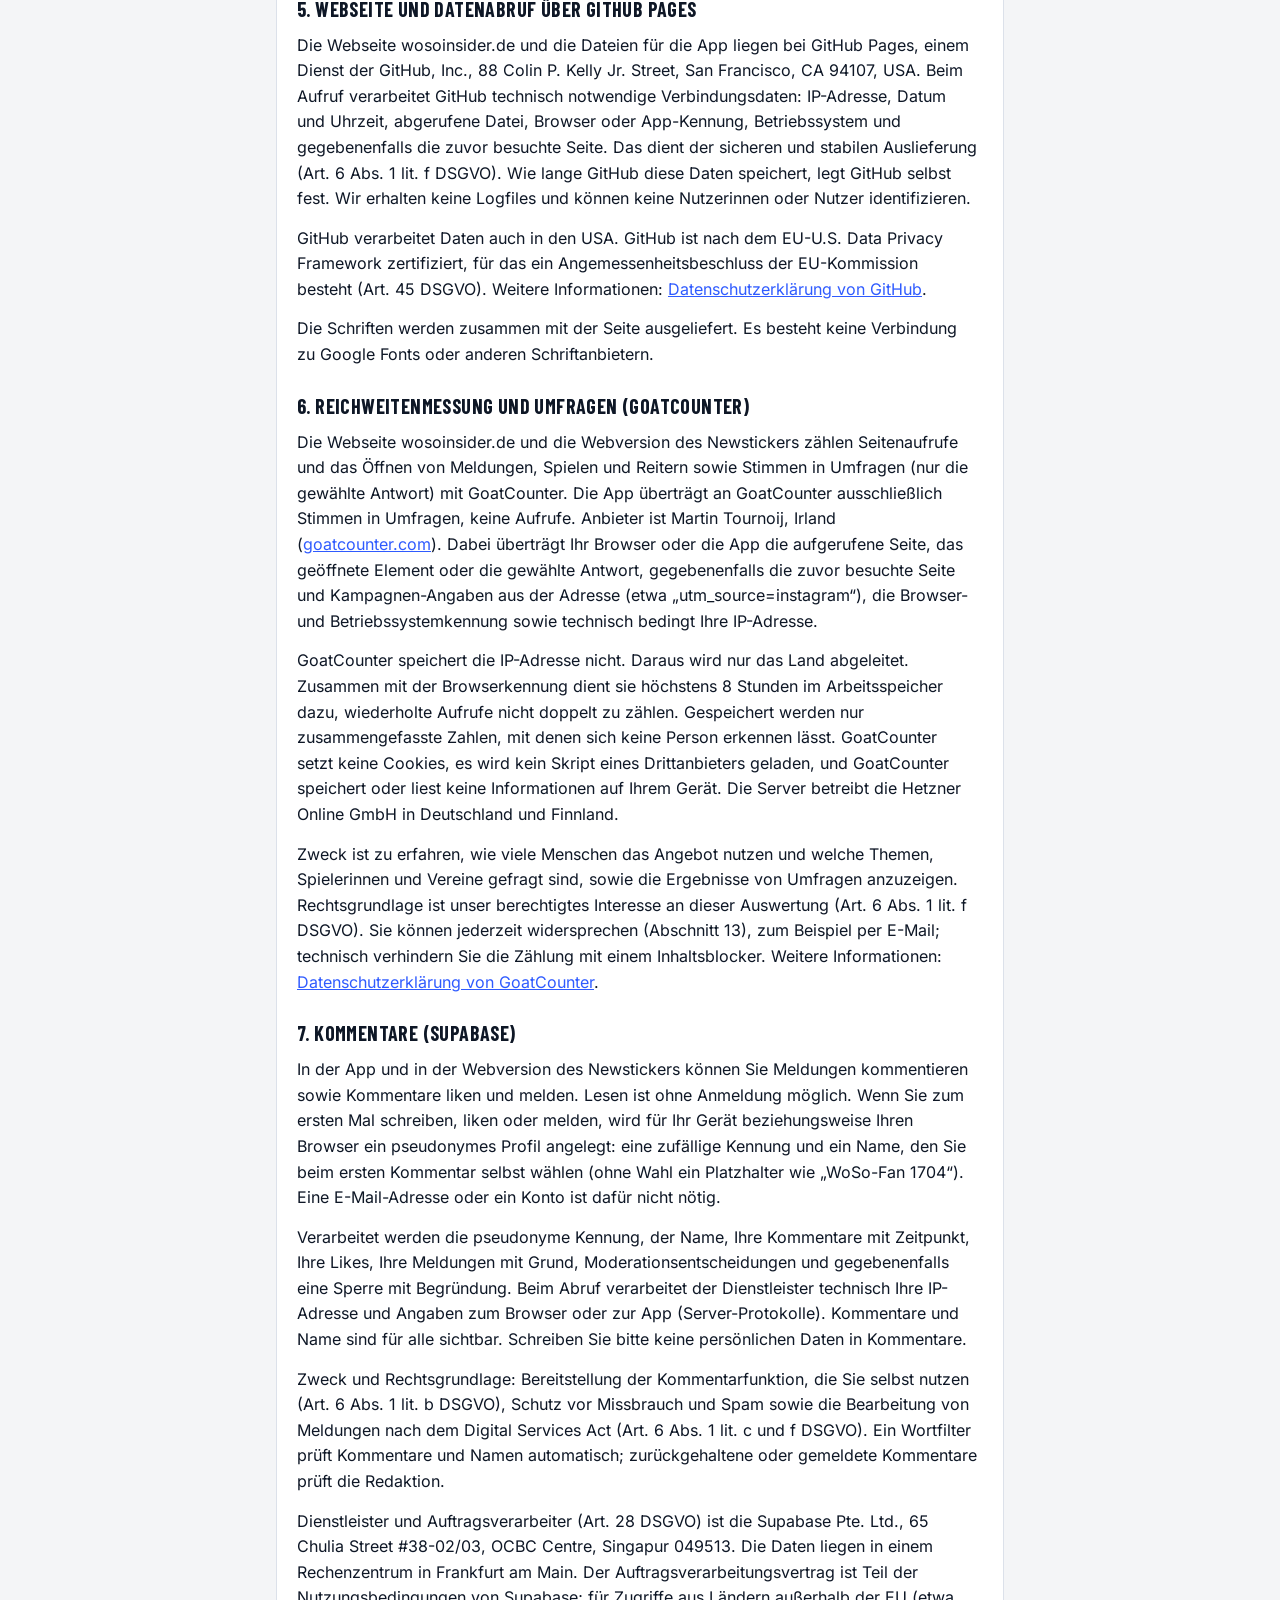
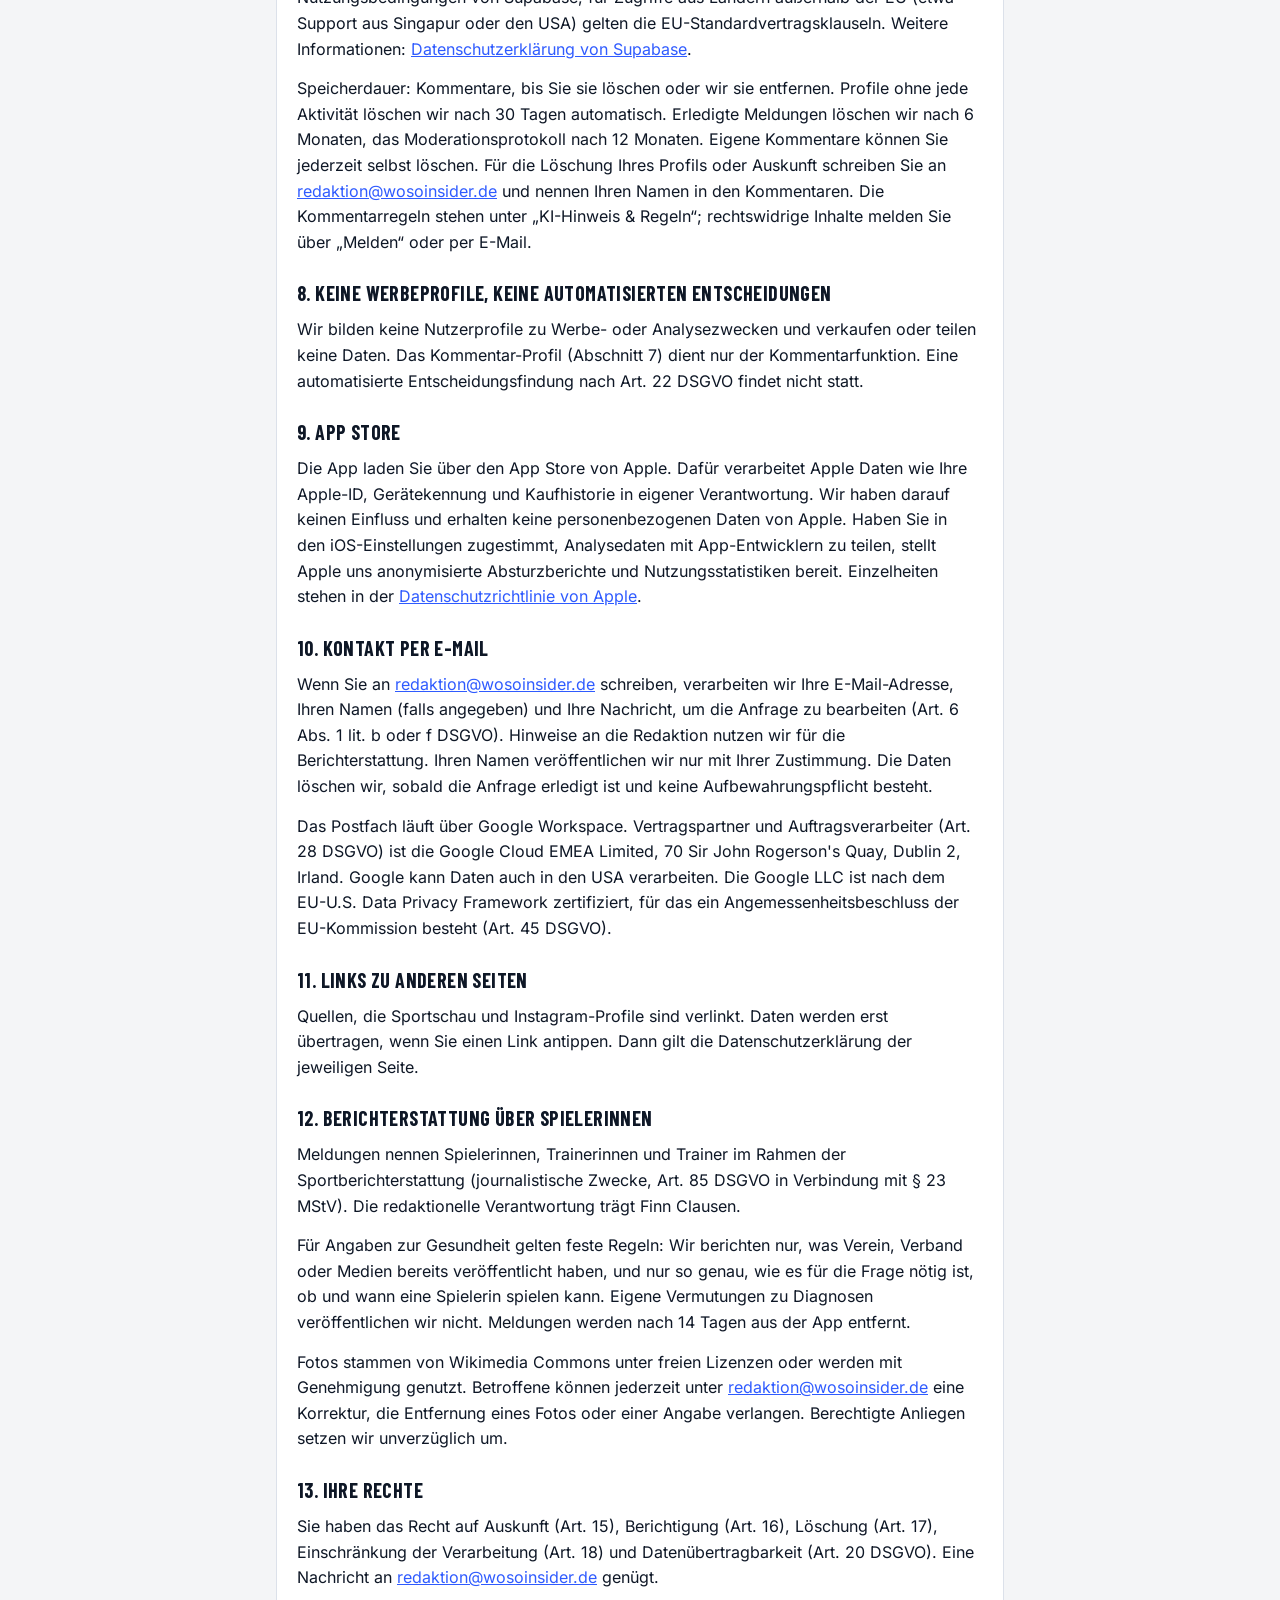
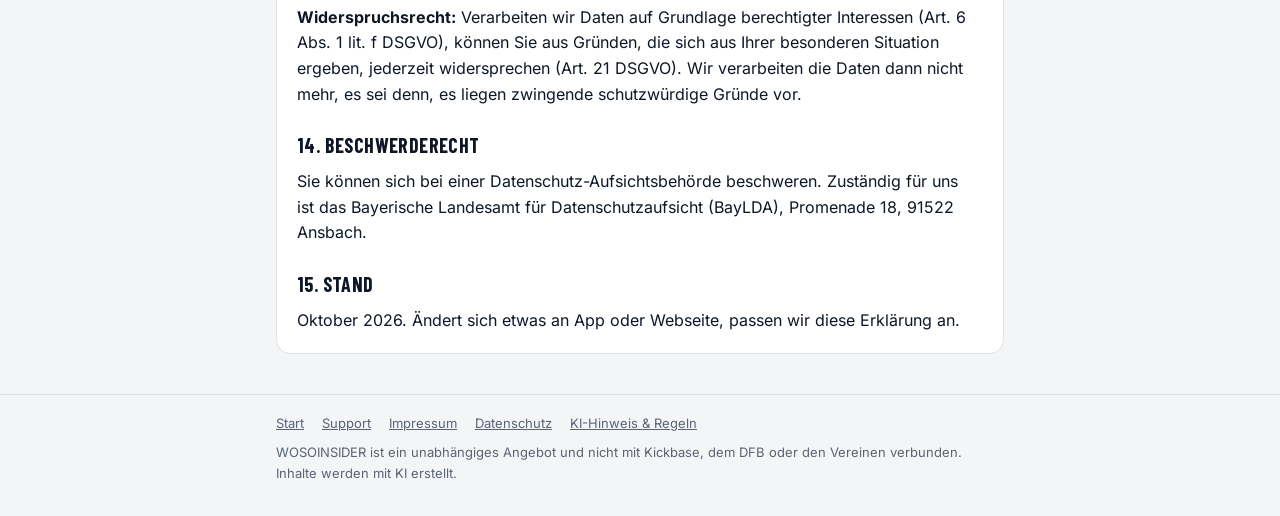
==== commit 4da4d89c: "Bildnachweise laden, Status-Verlauf beschriftet, einheitlich KI-Hinweis & Regeln, lesbare Vereinsnam" ====
--- a/datenschutz/index.html
+++ b/datenschutz/index.html
@@ -140,7 +140,7 @@
       <p>Oktober 2026. Ändert sich etwas an App oder Webseite, passen wir diese Erklärung an.</p>
 </article>
 </main>
-<footer><div class="wrap"><nav aria-label="Rechtliches"><a href="/">Start</a><a href="/support/">Support</a><a href="/impressum/">Impressum</a><a href="/datenschutz/">Datenschutz</a><a href="/ki-hinweis/">KI-Hinweis &amp; Methodik</a></nav>
+<footer><div class="wrap"><nav aria-label="Rechtliches"><a href="/">Start</a><a href="/support/">Support</a><a href="/impressum/">Impressum</a><a href="/datenschutz/">Datenschutz</a><a href="/ki-hinweis/">KI-Hinweis &amp; Regeln</a></nav>
 <span>WOSOINSIDER ist ein unabhängiges Angebot und nicht mit Kickbase, dem DFB oder den Vereinen verbunden. Inhalte werden mit KI erstellt.</span></div></footer>
 </body>
 </html>
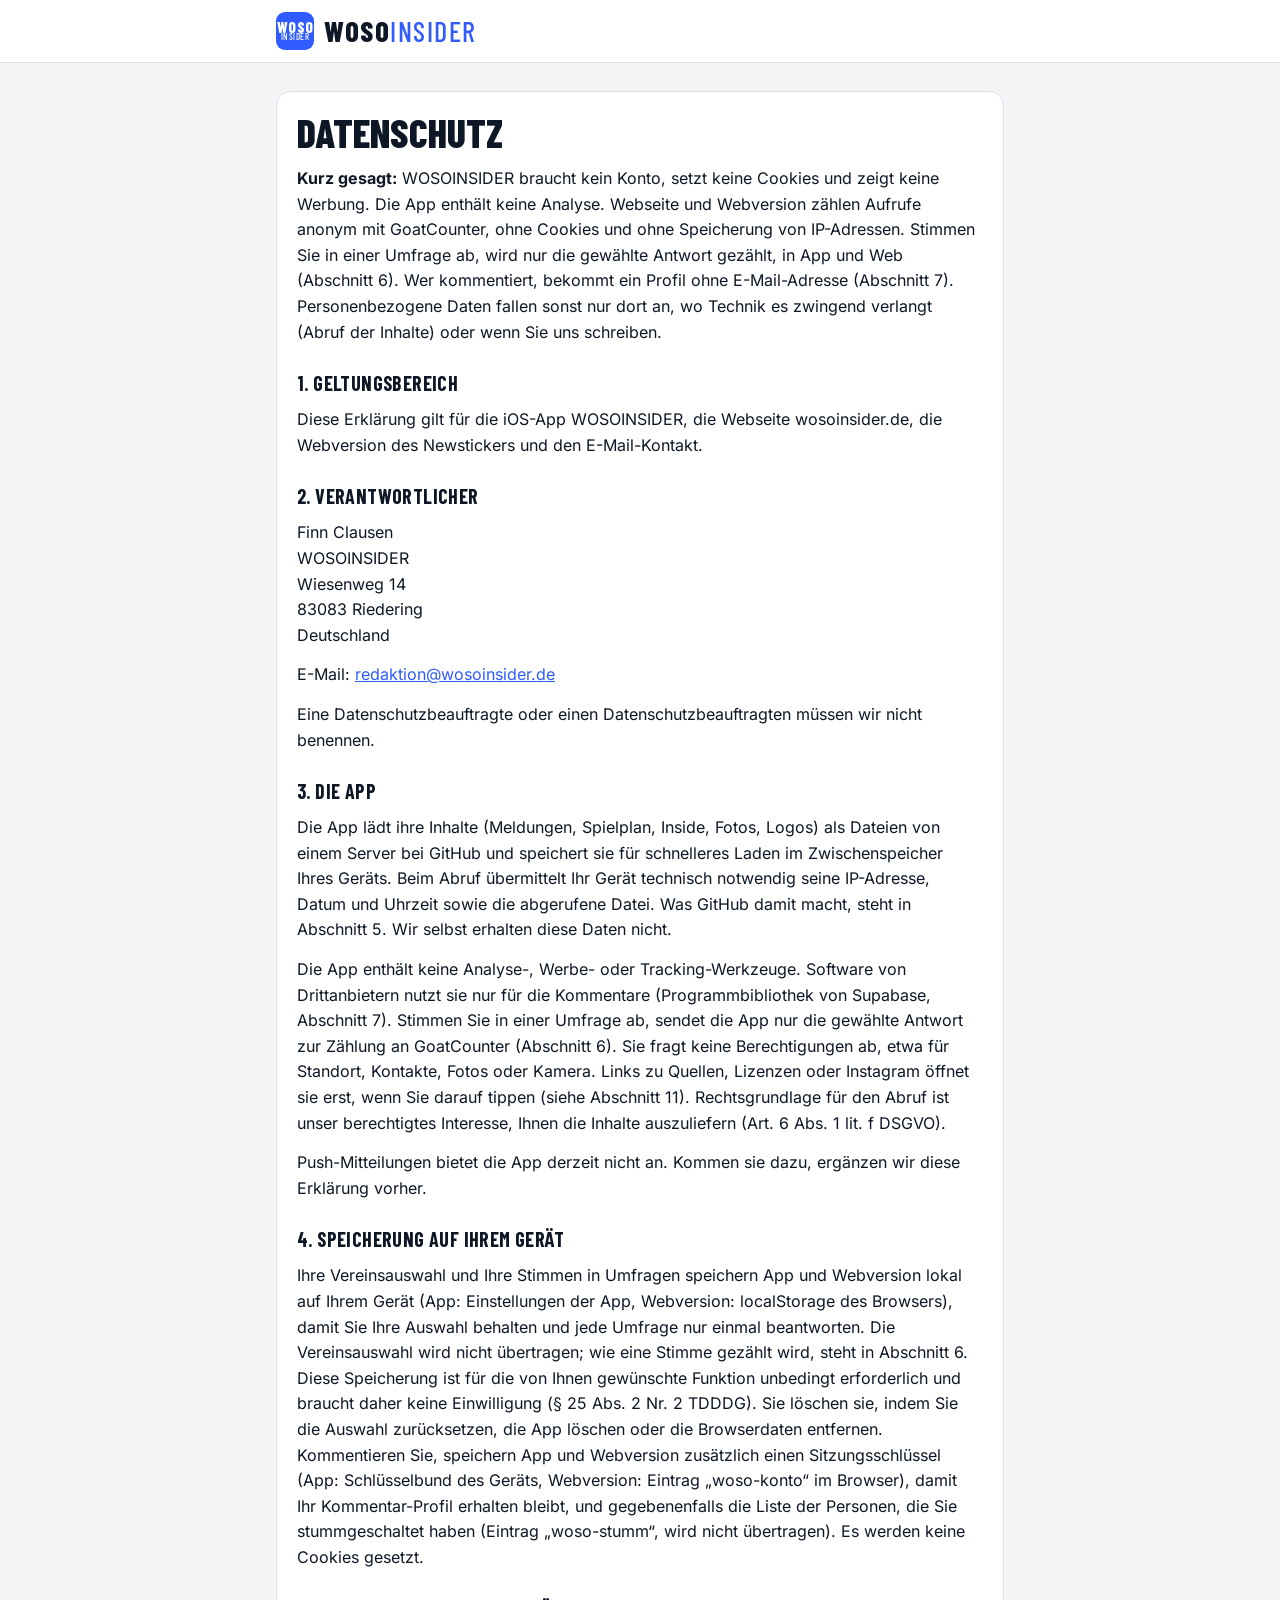
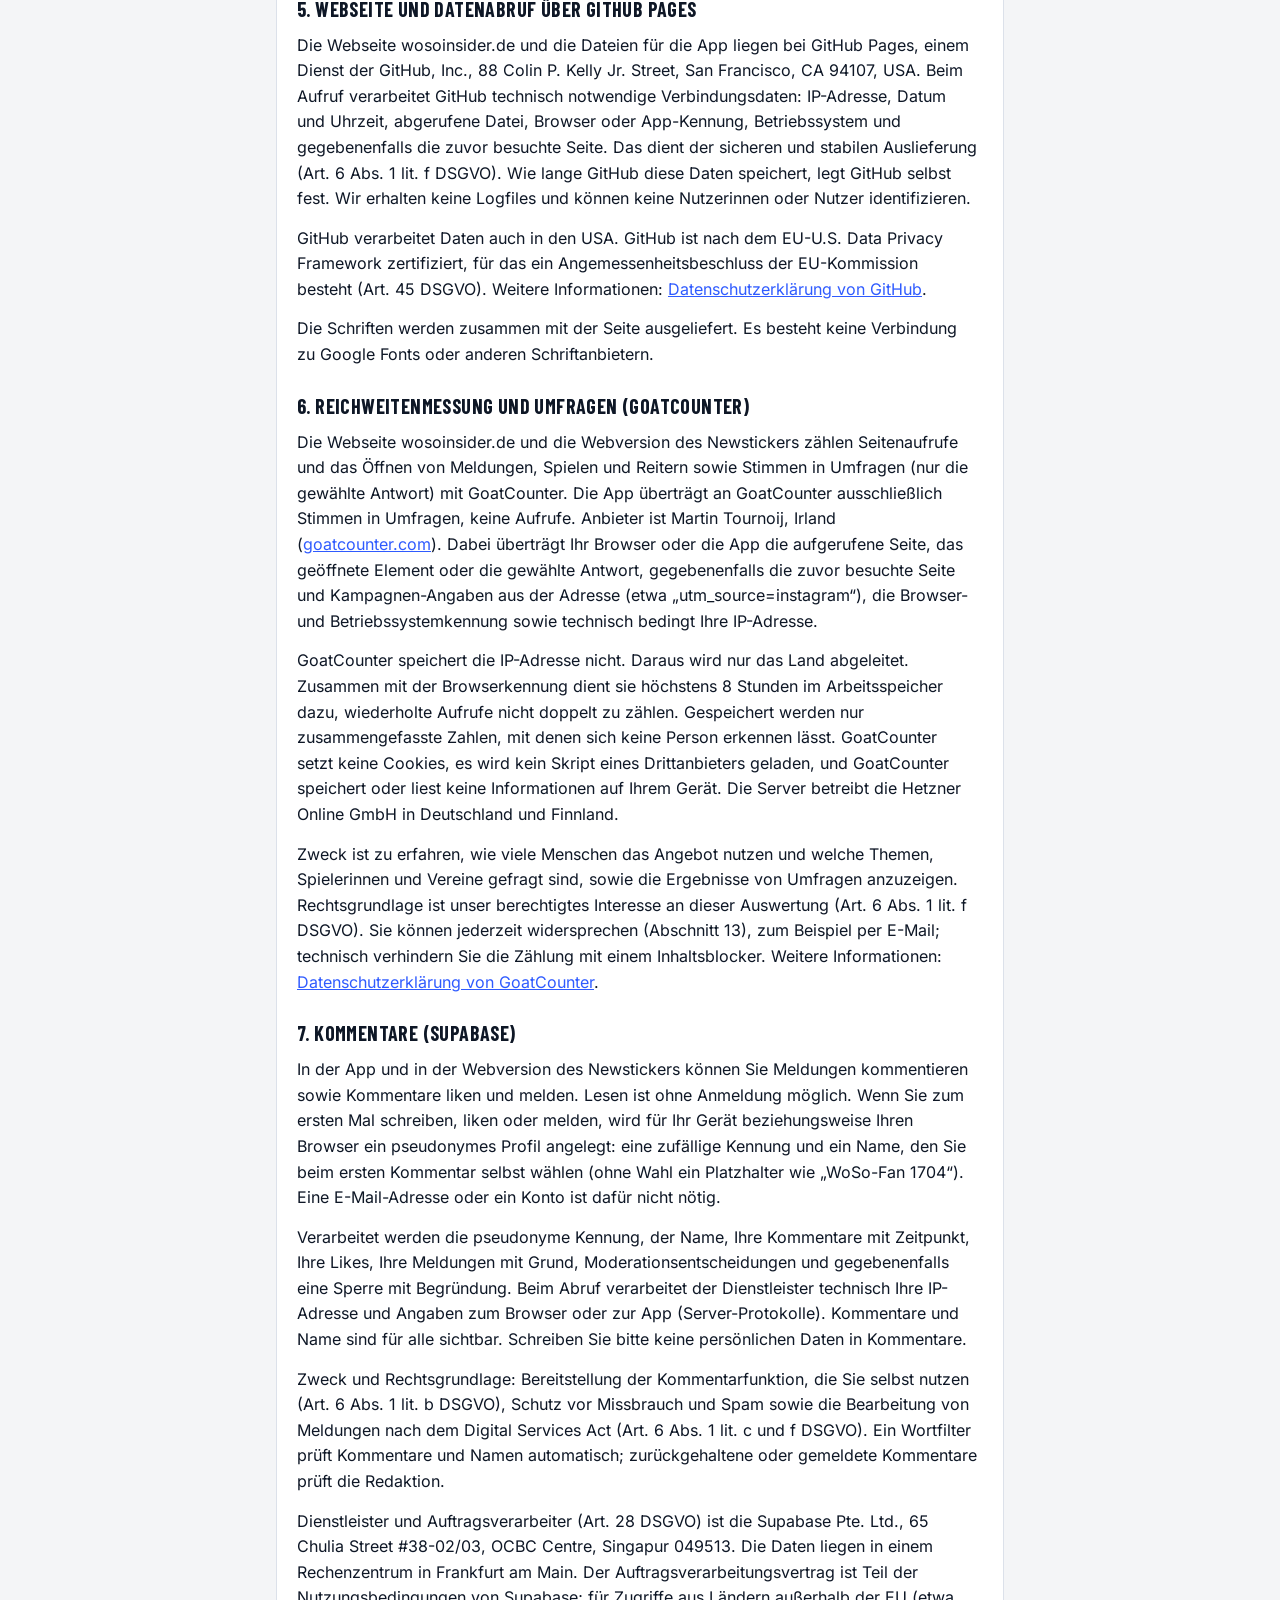
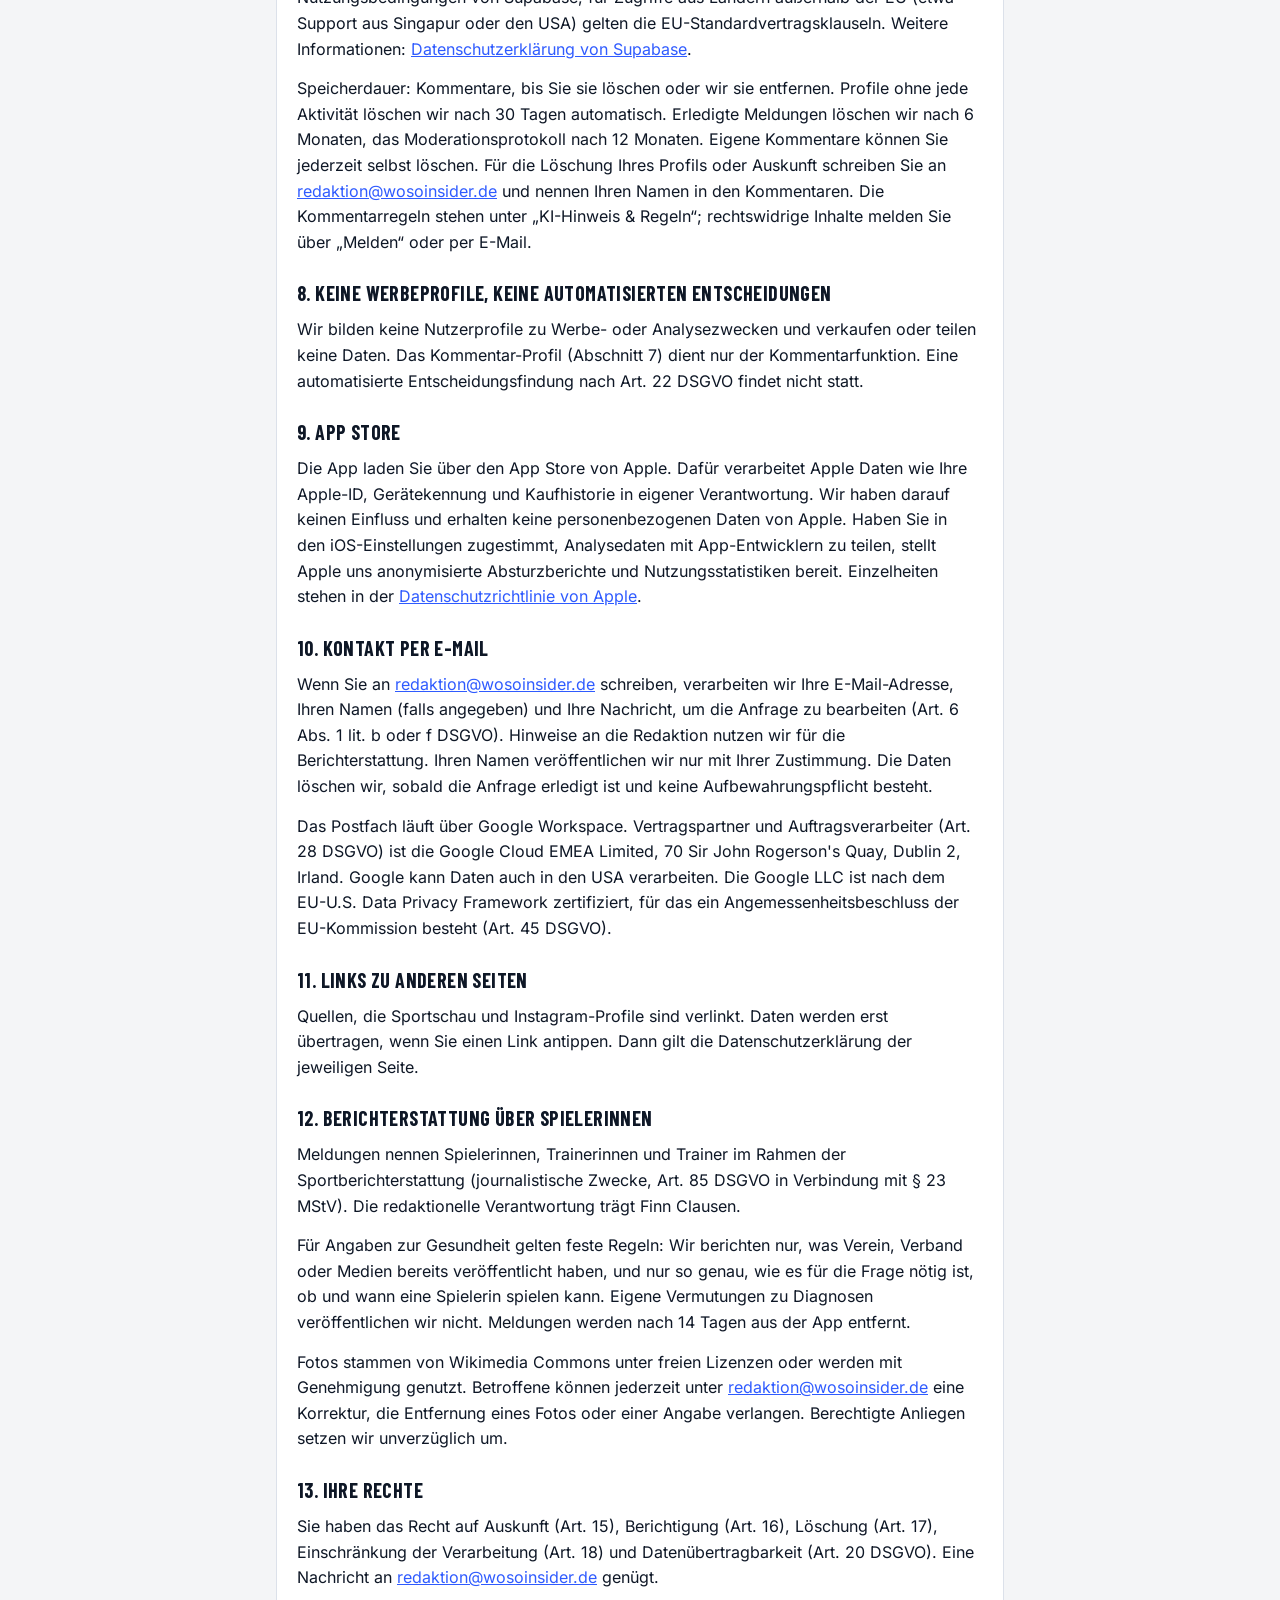
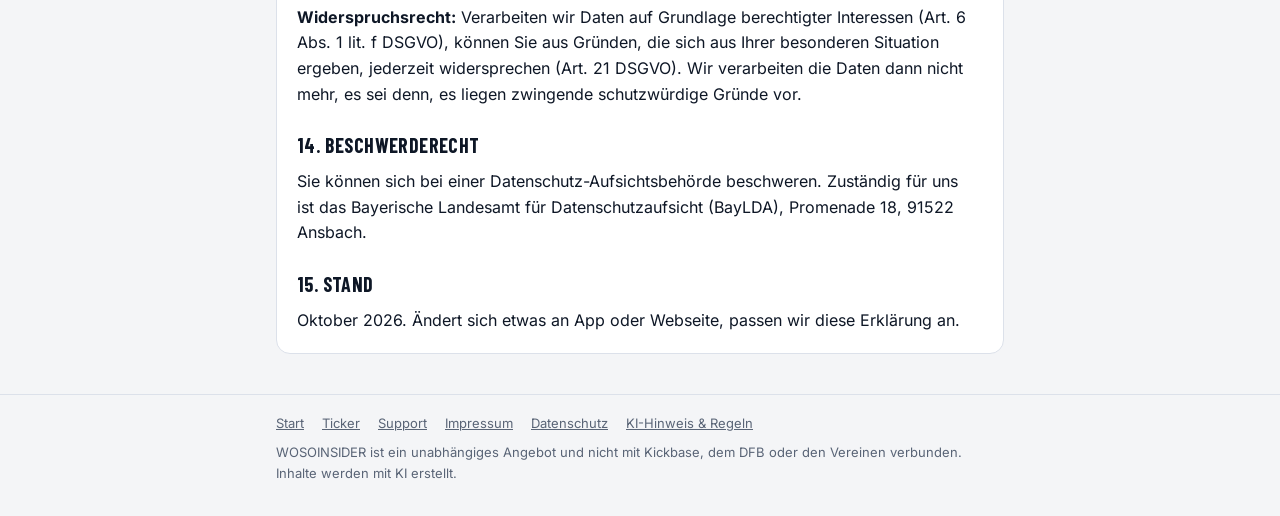
==== commit 7e4b6fe6: "Startseite: Kopfzeile nur Logo, Kicker ohne Kickbase, Karten verlinkt mit Screenshots Menü (Ticker, " ====
--- a/datenschutz/index.html
+++ b/datenschutz/index.html
@@ -29,7 +29,6 @@
 .tile{width:38px;height:38px;border-radius:9px;background:var(--brand);color:#fff;display:flex;flex-direction:column;align-items:center;justify-content:center;flex:none}
 .tile b{font-weight:800;font-size:15px;letter-spacing:.5px}.tile i{font-style:normal;font-weight:500;font-size:9px;letter-spacing:.5px}
 .word{font-size:28px;letter-spacing:1.5px}.word b{font-weight:800}.word i{font-style:normal;font-weight:500;color:var(--accent)}
-nav.top{display:flex;gap:16px;font-size:14px}nav.top a{color:var(--muted);text-decoration:none}nav.top a:hover,nav.top a[aria-current]{color:var(--ink)}
 main.wrap{padding-block:28px 40px}
 .hero{display:grid;gap:14px;padding:8px 0 20px}
 .kicker{font:600 12px var(--b);letter-spacing:.1em;text-transform:uppercase;color:var(--muted)}
@@ -39,8 +38,17 @@
 .store{display:inline-flex;align-items:center;gap:10px;justify-self:start;background:var(--ink);color:var(--bg);border-radius:12px;padding:10px 16px;text-decoration:none;font-weight:600}
 .store small{display:block;font-weight:400;font-size:12px;opacity:.75}
 .store.soon{background:transparent;color:var(--ink);border:1.5px dashed var(--line)}
+.cta{display:flex;flex-wrap:wrap;gap:10px;align-items:stretch}
+.live{display:inline-grid;gap:2px;justify-self:start;background:var(--brand);color:#fff;text-decoration:none;font-weight:700;font-size:17px;padding:12px 18px;border-radius:14px}
+.live small{font-weight:500;font-size:12.5px;opacity:.85}.live:hover{filter:brightness(1.08)}
 .feat{display:grid;gap:12px;margin:8px 0 24px}
 @media (min-width:640px){.feat{grid-template-columns:repeat(3,1fr)}}
+a.card{text-decoration:none;color:inherit;grid-template-columns:110px 1fr;column-gap:14px;align-items:center;transition:border-color .15s,transform .15s}
+a.card:hover{border-color:var(--accent);transform:translateY(-2px)}
+.shot{grid-row:span 3;width:110px;aspect-ratio:2/3;border-radius:10px;overflow:hidden;background:#0E1726;border:1px solid var(--line)}
+.shot img{display:block;width:100%;height:100%;object-fit:cover;object-position:top}
+.more{font-size:14px;font-weight:600;color:var(--accent)}
+@media (min-width:640px){a.card{grid-template-columns:1fr;align-items:start}.shot{grid-row:auto;width:100%;margin-bottom:6px}}
 .card{background:var(--card);border:1px solid var(--line);border-radius:14px;padding:16px;display:grid;gap:6px;align-content:start}
 .card h2{font-family:var(--d);font-weight:700;font-size:22px;text-transform:uppercase;letter-spacing:.02em;margin:0}
 .card p{margin:0;font-size:15px;color:var(--muted)}
@@ -87,7 +95,7 @@
 </script>
 </head>
 <body>
-<header><div class="wrap"><a class="brand" href="/" aria-label="WOSOINSIDER Startseite"><span class="tile" aria-hidden="true"><b>WOSO</b><i>INSIDER</i></span><span class="word" aria-hidden="true"><b>WOSO</b><i>INSIDER</i></span></a><nav class="top" aria-label="Hauptmenü"><a href="/support/">Support</a><a href="/impressum/">Impressum</a><a href="/datenschutz/" aria-current="page">Datenschutz</a></nav></div></header>
+<header><div class="wrap"><a class="brand" href="/" aria-label="WOSOINSIDER Startseite"><span class="tile" aria-hidden="true"><b>WOSO</b><i>INSIDER</i></span><span class="word" aria-hidden="true"><b>WOSO</b><i>INSIDER</i></span></a></div></header>
 <main class="wrap">
 <article class="doc">
       <h1>Datenschutz</h1>
@@ -140,7 +148,7 @@
       <p>Oktober 2026. Ändert sich etwas an App oder Webseite, passen wir diese Erklärung an.</p>
 </article>
 </main>
-<footer><div class="wrap"><nav aria-label="Rechtliches"><a href="/">Start</a><a href="/support/">Support</a><a href="/impressum/">Impressum</a><a href="/datenschutz/">Datenschutz</a><a href="/ki-hinweis/">KI-Hinweis &amp; Regeln</a></nav>
+<footer><div class="wrap"><nav aria-label="Rechtliches"><a href="/">Start</a><a href="/ticker/">Ticker</a><a href="/support/">Support</a><a href="/impressum/">Impressum</a><a href="/datenschutz/">Datenschutz</a><a href="/ki-hinweis/">KI-Hinweis &amp; Regeln</a></nav>
 <span>WOSOINSIDER ist ein unabhängiges Angebot und nicht mit Kickbase, dem DFB oder den Vereinen verbunden. Inhalte werden mit KI erstellt.</span></div></footer>
 </body>
 </html>
